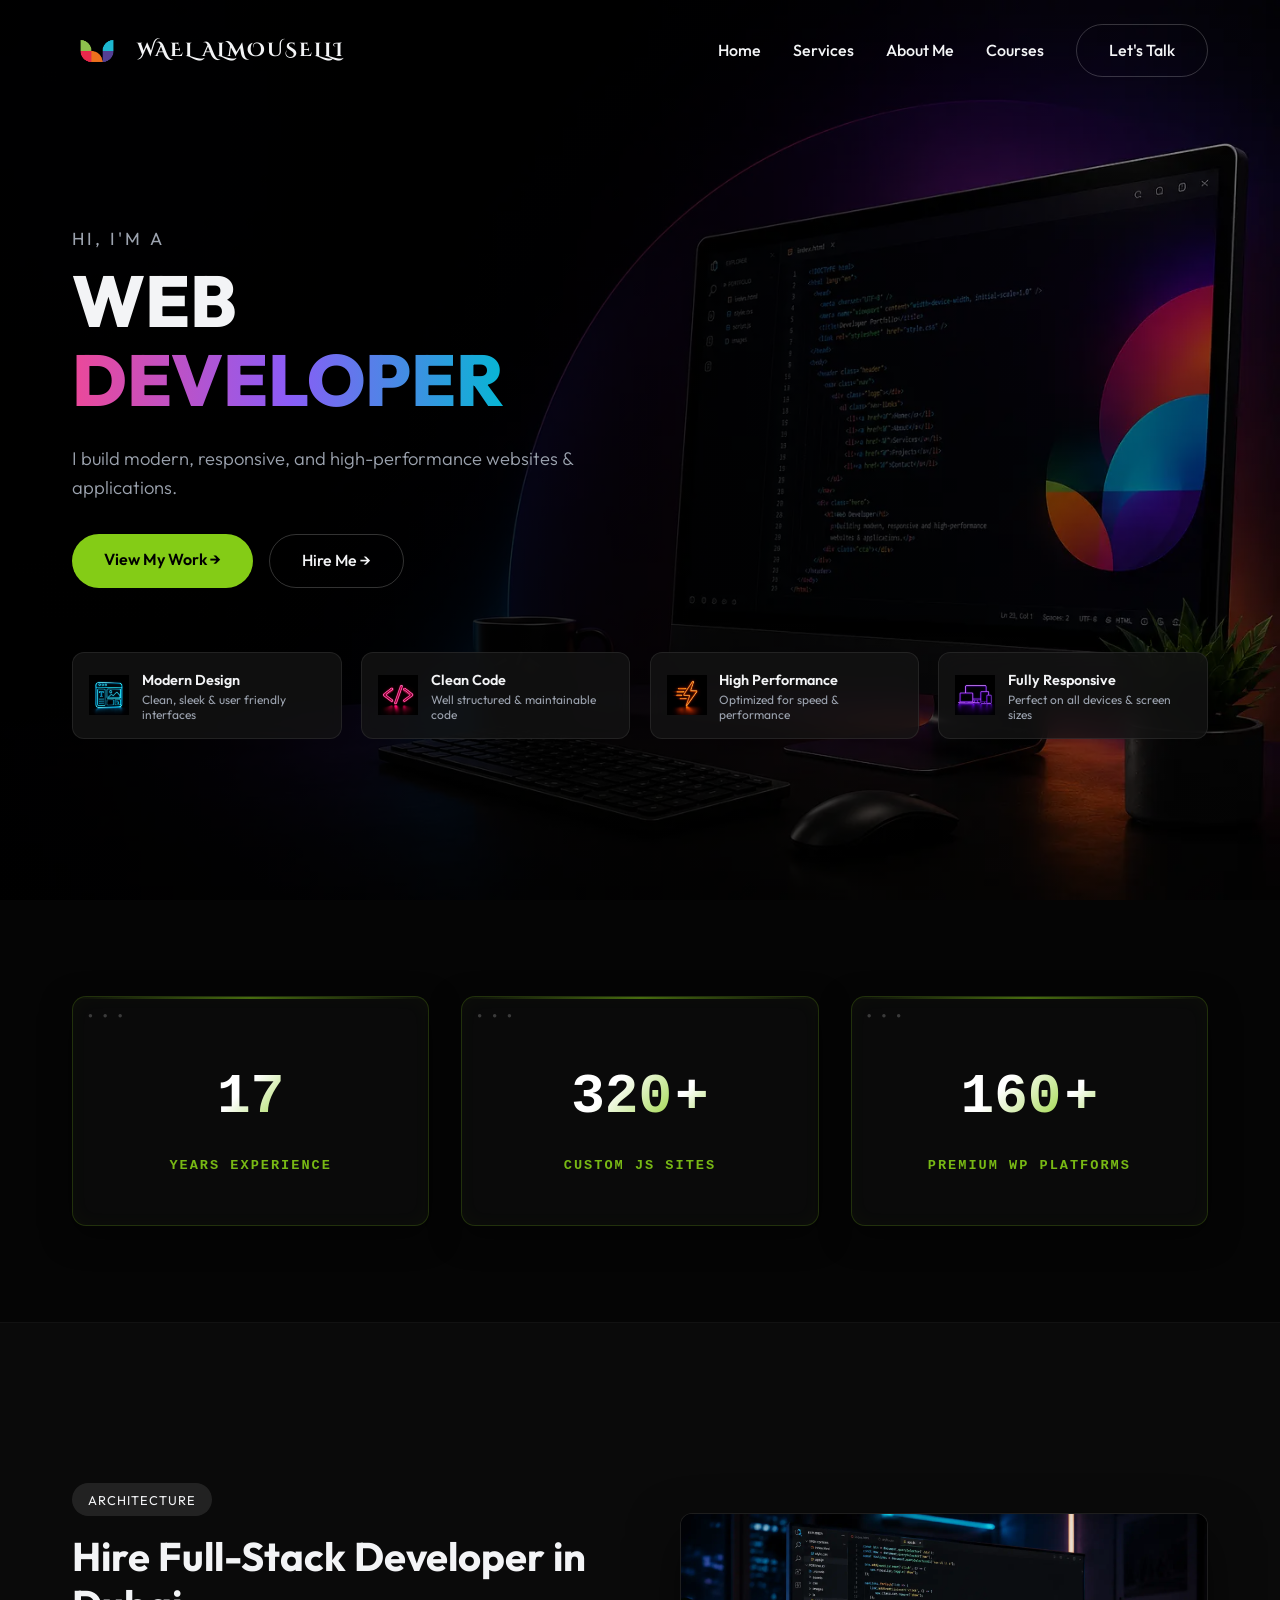
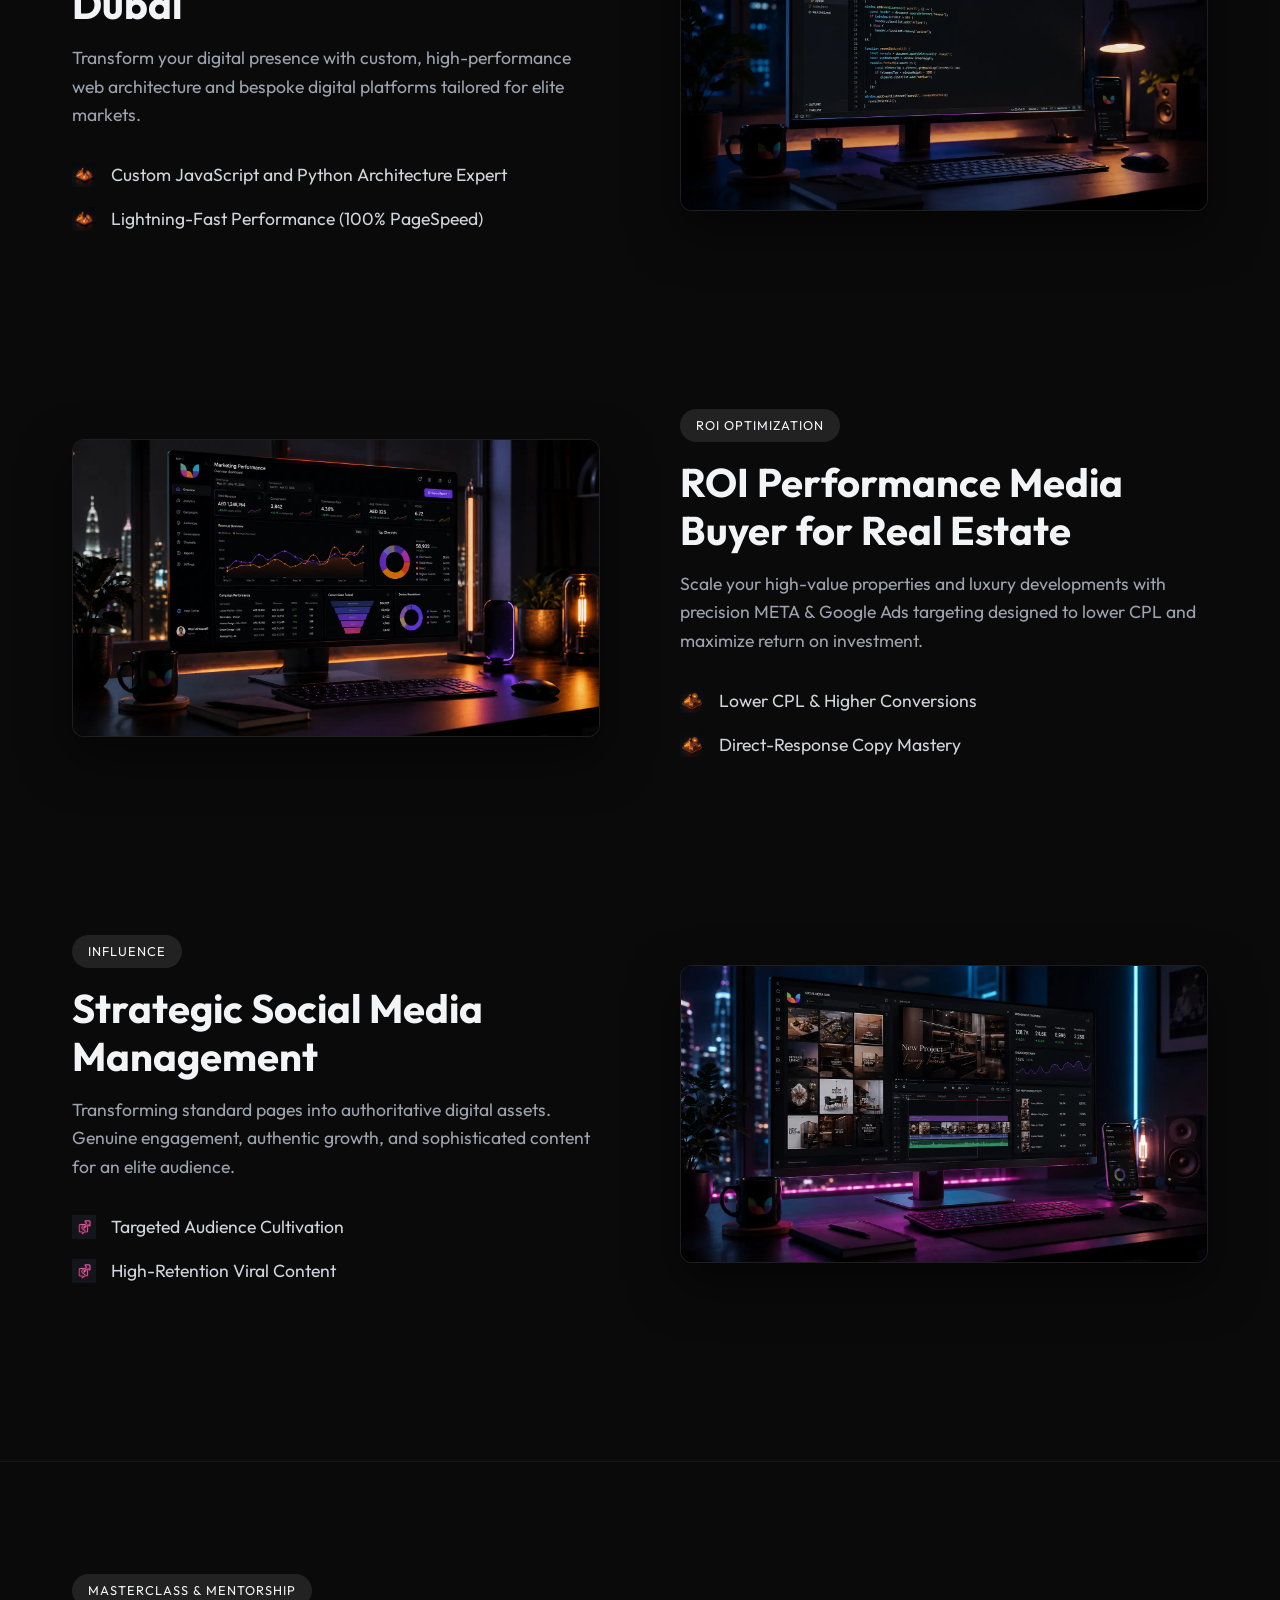
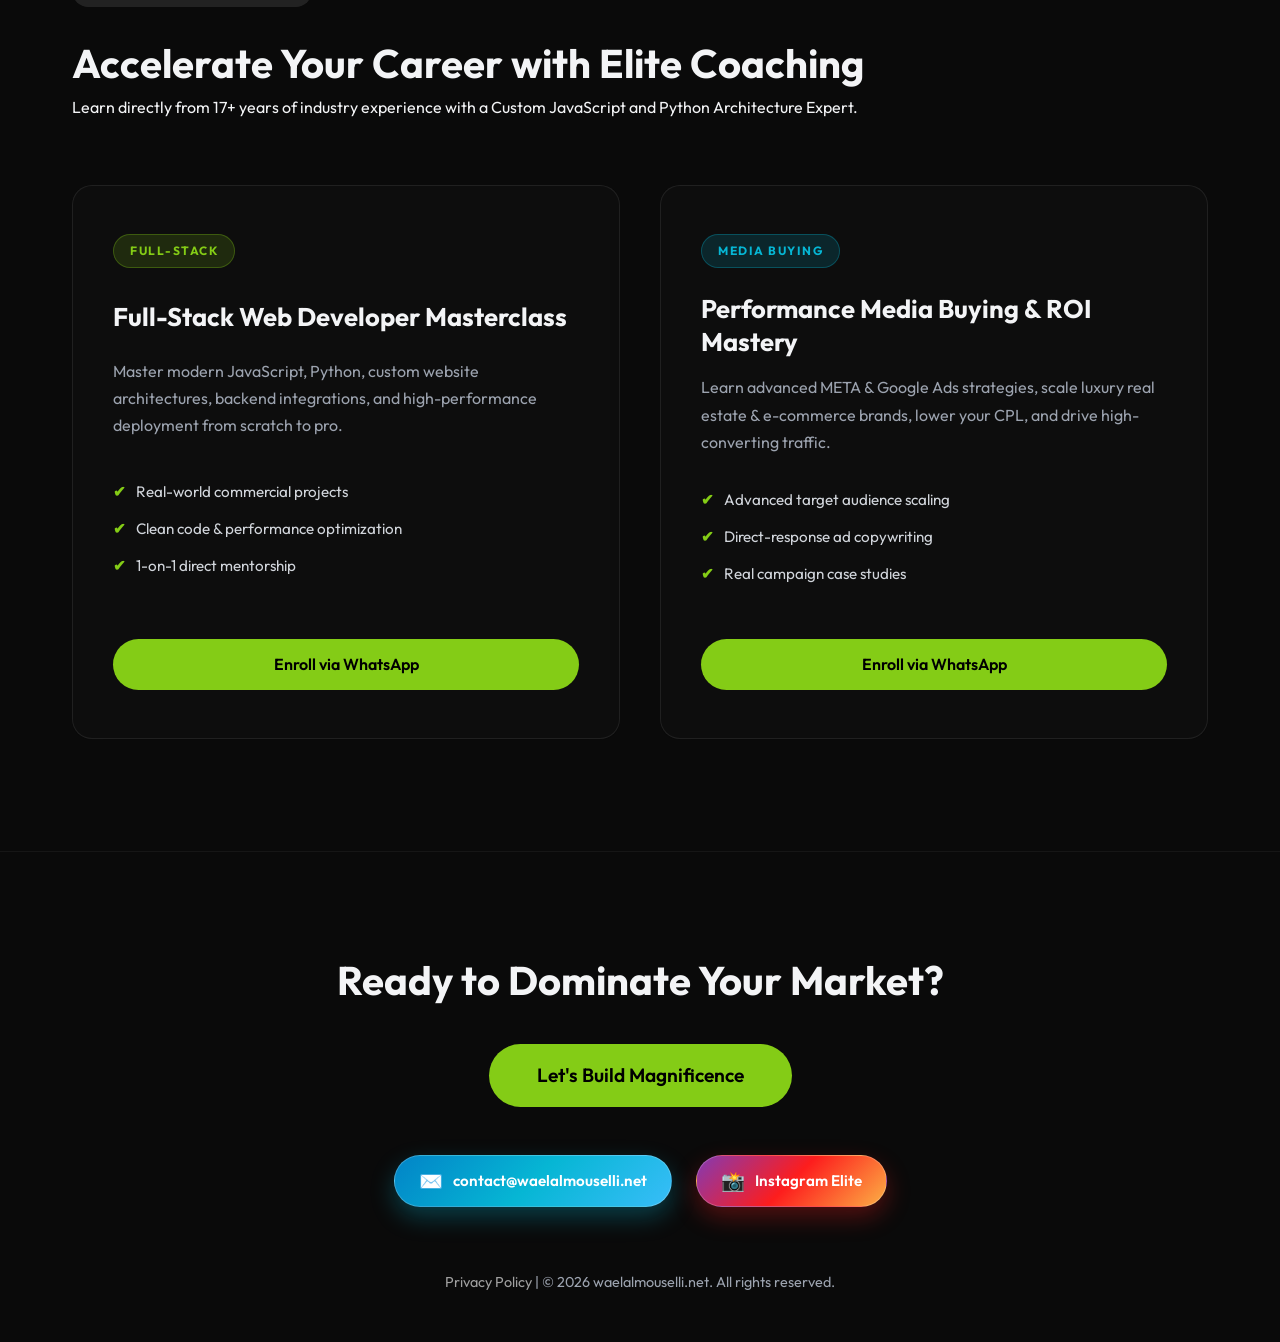
==== index.html @ 8cd59cfe "Add files via upload" ====
<!doctype html>
<html lang="en">

<head>
  <meta charset="UTF-8" />
  <meta name="viewport" content="width=device-width, initial-scale=1.0" />
  <link rel="icon" type="image/x-icon" href="favicon.ico">
  <title>
    Wael Almouselli | Elite Full-Stack Developer & ROI Media Buyer
  </title>
  <meta name="description"
    content="Hire Wael Almouselli, elite Full-Stack Web Developer and Performance Media Buyer with 17+ years of experience in Dubai, UAE & global markets. Scale your ROI today." />
  <meta name="keywords"
    content="Hire Full-Stack Developer in Dubai, ROI Performance Media Buyer for Real Estate, Custom JavaScript and Python Architecture Expert, Wael Almouselli, Web Developer UAE" />
  <meta name="author" content="Wael Almouselli" />

  <!-- Canonical Tag -->
  <link rel="canonical" href="https://waelalmouselli.net/" />

  <!-- Open Graph / Social Media Meta Tags -->
  <meta property="og:type" content="website" />
  <meta property="og:url" content="https://waelalmouselli.net/" />
  <meta property="og:title" content="Wael Almouselli | Elite Full-Stack Architect & Media Buyer" />
  <meta property="og:description"
    content="Transform your business with elite web architecture and high-converting performance media buying. 17+ years of proven market dominance." />
  <meta property="og:image" content="https://waelalmouselli.net/img/service-webdev.webp" />

  <!-- Twitter Card -->
  <meta name="twitter:card" content="summary_large_image" />
  <meta name="twitter:title" content="Wael Almouselli | Elite Full-Stack Architect" />
  <meta name="twitter:description" content="Top-tier Web Development & ROI Media Buying services and mentorship." />
  <meta name="twitter:image" content="https://waelalmouselli.net/img/service-webdev.webp" />

  <!-- Schema.org Markup (Local Business & Professional Service) -->
  <script type="application/ld+json">
    {
      "@context": "https://schema.org",
      "@type": "ProfessionalService",
      "name": "Wael Almouselli - Full-Stack Developer & Media Buyer",
      "image": "https://waelalmouselli.net/img/logo.webp",
      "@id": "https://waelalmouselli.net/",
      "url": "https://waelalmouselli.net/",
      "telephone": "+971501517909",
      "priceRange": "$$$",
      "address": {
        "@type": "PostalAddress",
        "addressLocality": "Dubai",
        "addressRegion": "Dubai",
        "addressCountry": "AE"
      },
      "geo": {
        "@type": "GeoCoordinates",
        "latitude": 25.2048,
        "longitude": 55.2708
      },
      "areaServed": [
        {
          "@type": "Country",
          "name": "United Arab Emirates"
        },
        {
          "@type": "City",
          "name": "Dubai"
        },
        {
          "@type": "AdministrativeArea",
          "name": "GCC"
        }
      ],
      "openingHoursSpecification": {
        "@type": "OpeningHoursSpecification",
        "dayOfWeek": [
          "Monday",
          "Tuesday",
          "Wednesday",
          "Thursday",
          "Friday",
          "Saturday",
          "Sunday"
        ],
        "opens": "00:00",
        "closes": "23:59"
      },
      "sameAs": [
        "https://instagram.com/waelalmouselli/",
        "https://linkedin.com/in/wael-mouselli/"
      ],
      "founder": {
        "@type": "Person",
        "name": "Wael Almouselli"
      }
    }
    </script>
  <link rel="stylesheet" href="style.css" />

  <!-- Preconnect & Fonts -->
  <link rel="preconnect" href="https://fonts.googleapis.com" />
  <link rel="preconnect" href="https://fonts.gstatic.com" crossorigin />
  <link
    href="https://fonts.googleapis.com/css2?family=Cinzel+Decorative:wght@700&family=Outfit:wght@300;500;700&display=swap"
    rel="stylesheet" />
</head>

<body>
  <!-- Header Navigation -->
  <header class="navbar">
    <div class="container nav-flex">
      <div class="logo">
        <img src="img/logo.webp" alt="Wael Almouselli Logo" width="50" height="50" fetchpriority="high" />
        <span>WAEL ALMOUSELLI</span>
      </div>
      <nav class="nav-links">
        <a href="index.html">Home</a>
        <a href="#services">Services</a>
        <a href="cv.html">About Me</a>
        <a href="index.html#courses">Courses</a>
        <a href="#contact" class="btn-outline">Let's Talk</a>
      </nav>
      <div class="menu-toggle" id="mobile-menu">&#9776;</div>
    </div>
  </header>

  <main>
    <!-- Grand Hero Section -->
    <section class="hero-section">
      <div class="container hero-container">
        <div class="hero-content fade-in-up">
          <span class="greeting">HI, I'M A</span>
          <h1>WEB<br /><span class="text-gradient">DEVELOPER</span></h1>
          <p>
            I build modern, responsive, and high-performance websites &
            applications.
          </p>
          <div class="cta-group">
            <a href="cv.html" class="btn-primary">View My Work &rarr;</a>
            <a href="https://wa.me/971501517909?text=Hi%20Wael,%20I%20want%20to%20hire%20you." target="_blank"
              rel="noopener noreferrer" class="btn-secondary">Hire Me &rarr;</a>
          </div>
        </div>

        <!-- The 4 Features / Icons with exact names -->
        <div class="hero-features">
          <div class="feature-card">
            <img src="img/icon-modern.webp" width="45" height="45" alt="Modern Design" class="f-img" />
            <div class="f-text">
              <h3>Modern Design</h3>
              <p>Clean, sleek & user friendly interfaces</p>
            </div>
          </div>
          <div class="feature-card">
            <img src="img/icon-code.webp" width="45" height="45" alt="Clean Code" class="f-img" />
            <div class="f-text">
              <h3>Clean Code</h3>
              <p>Well structured & maintainable code</p>
            </div>
          </div>
          <div class="feature-card">
            <img src="img/icon-performance.webp" width="45" height="45" alt="High Performance" class="f-img" />
            <div class="f-text">
              <h3>High Performance</h3>
              <p>Optimized for speed & performance</p>
            </div>
          </div>
          <div class="feature-card">
            <img src="img/icon-responsive.webp" width="45" height="45" alt="Fully Responsive" class="f-img" />
            <div class="f-text">
              <h3>Fully Responsive</h3>
              <p>Perfect on all devices & screen sizes</p>
            </div>
          </div>
        </div>
      </div>
    </section>

    <!-- Stats Section -->
    <section class="stats-section bg-dark" id="about">
      <div class="container stats-grid" id="stats-counter">
        <div class="stat-box">
          <h3 class="counter" data-target="17">0</h3>
          <p>Years Experience</p>
        </div>
        <div class="stat-box">
          <h3 class="counter" data-target="1200">0</h3>
          <span>+</span>
          <p>Custom JS Sites</p>
        </div>
        <div class="stat-box">
          <h3 class="counter" data-target="560">0</h3>
          <span>+</span>
          <p>Premium WP Platforms</p>
        </div>
      </div>
    </section>

    <!-- Services Hub (Optimized with target GEO/SEO keywords in h2/h3) -->
    <section class="services-hub bg-dark" id="services">
      <!-- 1. Web Development -->
      <div class="service-block">
        <canvas class="matrix-bg"></canvas>
        <div class="container grid-2-col">
          <div class="content">
            <span class="badge">Architecture</span>
            <h2>Hire Full-Stack Developer in Dubai</h2>
            <p>
              Transform your digital presence with custom, high-performance
              web architecture and bespoke digital platforms tailored for
              elite markets.
            </p>
            <ul class="feature-list">
              <li>
                <img src="img/icon-webdev.webp" width="24" height="24" alt="icon" loading="lazy" />
                Custom JavaScript and Python Architecture Expert
              </li>
              <li>
                <img src="img/icon-webdev.webp" width="24" height="24" alt="icon" loading="lazy" />
                Lightning-Fast Performance (100% PageSpeed)
              </li>
            </ul>
          </div>
          <div class="visual">
            <img src="img/service-webdev.webp" alt="Web Development" width="600" height="400" loading="lazy" />
          </div>
        </div>
      </div>

      <!-- 2. Media Buying -->
      <div class="service-block">
        <canvas class="matrix-bg"></canvas>
        <div class="container grid-2-col reverse-layout">
          <div class="visual">
            <img src="img/service-mediabuy.webp" alt="Media Buying" width="600" height="400" loading="lazy" />
          </div>
          <div class="content">
            <span class="badge">ROI Optimization</span>
            <h2>ROI Performance Media Buyer for Real Estate</h2>
            <p>
              Scale your high-value properties and luxury developments with
              precision META & Google Ads targeting designed to lower CPL and
              maximize return on investment.
            </p>
            <ul class="feature-list">
              <li>
                <img src="img/icon-mediabuy.webp" width="24" height="24" alt="icon" loading="lazy" />
                Lower CPL & Higher Conversions
              </li>
              <li>
                <img src="img/icon-mediabuy.webp" width="24" height="24" alt="icon" loading="lazy" />
                Direct-Response Copy Mastery
              </li>
            </ul>
          </div>
        </div>
      </div>

      <!-- 3. Social Media Management -->
      <div class="service-block">
        <canvas class="matrix-bg"></canvas>
        <div class="container grid-2-col">
          <div class="content">
            <span class="badge">Influence</span>
            <h2>Strategic Social Media Management</h2>
            <p>
              Transforming standard pages into authoritative digital assets.
              Genuine engagement, authentic growth, and sophisticated content
              for an elite audience.
            </p>
            <ul class="feature-list">
              <li>
                <img src="img/icon-smm.webp" width="24" height="24" alt="icon" loading="lazy" />
                Targeted Audience Cultivation
              </li>
              <li>
                <img src="img/icon-smm.webp" width="24" height="24" alt="icon" loading="lazy" />
                High-Retention Viral Content
              </li>
            </ul>
          </div>
          <div class="visual">
            <img src="img/service-smm.webp" alt="SMM" width="600" height="400" loading="lazy" />
          </div>
        </div>
      </div>
    </section>

    <!-- Online Courses & Mentorship Section -->
    <section class="courses-section bg-dark" id="courses">
      <canvas class="matrix-bg"></canvas>
      <div class="container relative-z2">
        <div class="section-title text-center">
          <span class="badge">Masterclass & Mentorship</span>
          <h2>Accelerate Your Career with Elite Coaching</h2>
          <p>
            Learn directly from 17+ years of industry experience with a Custom
            JavaScript and Python Architecture Expert.
          </p>
        </div>

        <div class="courses-grid">
          <!-- Course 1: Full-Stack Web Development -->
          <div class="course-card">
            <div class="course-badge">Full-Stack</div>
            <h3>Full-Stack Web Developer Masterclass</h3>
            <p>
              Master modern JavaScript, Python, custom website architectures,
              backend integrations, and high-performance deployment from
              scratch to pro.
            </p>
            <ul class="course-features">
              <li><span>✔</span> Real-world commercial projects</li>
              <li><span>✔</span> Clean code & performance optimization</li>
              <li><span>✔</span> 1-on-1 direct mentorship</li>
            </ul>
            <a href="https://wa.me/971501517909?text=Hi%20Wael,%20I%20am%20interested%20in%20the%20Full-Stack%20Web%20Developer%20course."
              target="_blank" rel="noopener noreferrer" class="btn-primary course-btn">Enroll via WhatsApp</a>
          </div>

          <!-- Course 2: Media Buying & ROI -->
          <div class="course-card">
            <div class="course-badge royal-badge-course">Media Buying</div>
            <h3>Performance Media Buying & ROI Mastery</h3>
            <p>
              Learn advanced META & Google Ads strategies, scale luxury real
              estate & e-commerce brands, lower your CPL, and drive
              high-converting traffic.
            </p>
            <ul class="course-features">
              <li><span>✔</span> Advanced target audience scaling</li>
              <li><span>✔</span> Direct-response ad copywriting</li>
              <li><span>✔</span> Real campaign case studies</li>
            </ul>
            <a href="https://wa.me/971501517909?text=Hi%20Wael,%20I%20am%20interested%20in%20the%20Media%20Buying%20course."
              target="_blank" rel="noopener noreferrer" class="btn-primary course-btn">Enroll via WhatsApp</a>
          </div>
        </div>
      </div>
    </section>
  </main>

  <footer id="contact" class="footer bg-black">
    <div class="container">
      <h2>Ready to Dominate Your Market?</h2>
      <a href="https://wa.me/971501517909?text=Hi%20Wael,%20let's%20build%20magnificence!" target="_blank"
        rel="noopener noreferrer" class="btn-primary btn-large">Let's Build Magnificence</a>

      <div class="footer-social-box">
        <a href="mailto:contact@waelalmouselli.net" class="royal-email-badge" title="Official Email">
          <span class="social-icon">✉️</span>
          <span class="social-text">contact@waelalmouselli.net</span>
        </a>
        <a href="https://instagram.com/waelalmouselli/" target="_blank" rel="noopener noreferrer"
          class="royal-instagram-badge" title="Official Instagram">
          <span class="social-icon">📸</span>
          <span class="social-text">Instagram Elite</span>
        </a>
      </div>
      <p><a href="privacy.html" class="privacy-link">Privacy Policy</a> | &copy; 2026 waelalmouselli.net. All rights
        reserved.</p>
    </div>

  </footer>

  <script defer src="script.js"></script>
</body>

</html>
---- style.css ----
/* --- Core Variables (Dark & Luxurious) --- */
:root {
    --bg-dark: #0a0a0a;
    --bg-black: #000000;
    --text-main: #f3f4f6;
    --text-muted: #9ca3af;
    
    --brand-green: #84cc16;
    --brand-purple: #8b5cf6;
    --brand-pink: #ec4899;
    --brand-cyan: #06b6d4;
    --brand-orange: #f97316;
}

* {
    margin: 0;
    padding: 0;
    box-sizing: border-box;
}

body {
    font-family: 'Outfit', sans-serif;
    background-color: var(--bg-dark);
    color: var(--text-main);
    line-height: 1.6;
    -webkit-font-smoothing: antialiased;
    overflow-x: hidden;
}

.container {
    max-width: 1200px;
    margin: 0 auto;
    padding: 0 2rem;
}

.bg-dark { background-color: var(--bg-dark); }
.bg-black { background-color: var(--bg-black); }

/* --- Navbar --- */
.navbar {
    padding: 1.5rem 0;
    background: transparent;
    position: absolute;
    width: 100%;
    top: 0;
    z-index: 100;
}
.nav-flex {
    display: flex;
    justify-content: space-between;
    align-items: center;
}
.logo {
    display: flex;
    align-items: center;
    gap: 15px;
}
.logo span {
    font-family: 'Cinzel Decorative', cursive;
    font-weight: 700;
    font-size: 1.2rem;
    letter-spacing: 2px;
}
.nav-links {
    display: flex;
    gap: 2rem;
    align-items: center;
}
.nav-links a {
    color: var(--text-main);
    text-decoration: none;
    font-weight: 500;
    transition: color 0.3s ease;
}
.nav-links a:hover, .nav-links a.active-link {
    color: var(--brand-green);
}

/* --- Buttons --- */
.btn-primary {
    background: var(--brand-green);
    color: var(--bg-black);
    padding: 0.8rem 2rem;
    border-radius: 50px;
    text-decoration: none;
    font-weight: 600;
    transition: transform 0.3s ease, box-shadow 0.3s ease;
    display: inline-block;
}
.btn-primary:hover {
    transform: translateY(-2px);
    box-shadow: 0 10px 20px rgba(132, 204, 22, 0.2);
}
.btn-secondary, .btn-outline {
    background: transparent;
    color: var(--text-main);
    padding: 0.8rem 2rem;
    border-radius: 50px;
    border: 1px solid rgba(255,255,255,0.2);
    text-decoration: none;
    font-weight: 500;
    transition: all 0.3s ease;
}
.btn-secondary:hover, .btn-outline:hover {
    border-color: var(--text-main);
    background: rgba(255,255,255,0.05);
}
.btn-large {
    font-size: 1.2rem;
    padding: 1rem 3rem;
    margin-top: 2rem;
}

/* --- Hero Section & Mobile Optimization --- */
.hero-section {
    min-height: 100vh;
    display: flex;
    flex-direction: column;
    justify-content: center;
    background-image: url('img/hero-bg.webp');
    background-size: cover;
    background-position: center right;
    background-repeat: no-repeat;
    position: relative;
    padding-top: 7rem;
    padding-bottom: 3rem;
}

.hero-section::before {
    content: '';
    position: absolute;
    top: 0; left: 0; width: 100%; height: 100%;
    background: linear-gradient(90deg, rgba(0,0,0,0.95) 0%, rgba(0,0,0,0.8) 50%, rgba(0,0,0,0.4) 100%);
    z-index: 1;
}

.hero-container {
    position: relative;
    z-index: 2;
    width: 100%;
    display: flex;
    flex-direction: column;
    justify-content: center;
}

.hero-content {
    max-width: 550px;
    margin-bottom: 3rem;
}

.greeting {
    font-size: 1.1rem;
    letter-spacing: 3px;
    color: var(--text-muted);
    text-transform: uppercase;
}

.hero-content h1 {
    font-size: 4.5rem;
    line-height: 1.1;
    margin: 0.5rem 0 1.5rem 0;
    font-weight: 800;
}

.text-gradient {
    background: linear-gradient(90deg, var(--brand-pink), var(--brand-purple), var(--brand-cyan));
    -webkit-background-clip: text;
    background-clip: text;
    -webkit-text-fill-color: transparent;
}

.hero-content p {
    font-size: 1.15rem;
    color: var(--text-muted);
    margin-bottom: 2rem;
    font-weight: 300;
}

.cta-group {
    display: flex;
    gap: 1rem;
    flex-wrap: wrap;
}

/* --- Hero Features Grid --- */
.hero-features {
    position: relative;
    z-index: 2;
    display: grid;
    grid-template-columns: repeat(4, 1fr);
    gap: 1.2rem;
    margin-top: 1rem;
}

.feature-card {
    background: rgba(20, 20, 20, 0.75);
    border: 1px solid rgba(255, 255, 255, 0.08);
    -webkit-backdrop-filter: blur(10px);
    backdrop-filter: blur(10px);
    padding: 1rem;
    border-radius: 12px;
    display: flex;
    align-items: center;
    gap: 0.8rem;
    transition: transform 0.3s ease, border-color 0.3s ease;
}

.feature-card:hover {
    transform: translateY(-5px);
    border-color: rgba(255, 255, 255, 0.2);
}

.f-img {
    width: 40px;
    height: 40px;
    object-fit: contain;
    flex-shrink: 0;
}

.f-text h3 {
    font-size: 0.9rem;
    font-weight: 600;
    color: var(--text-main);
    margin-bottom: 0.1rem;
}

.f-text p {
    font-size: 0.75rem;
    color: var(--text-muted);
    margin: 0;
    line-height: 1.2;
}

/* --- Elite Hacker Terminal Stats Section --- */
.stats-section {
    padding: 6rem 0;
    position: relative;
    background: #050505;
    border-bottom: 1px solid rgba(255, 255, 255, 0.05);
}

.stats-grid {
    position: relative;
    z-index: 2;
    display: grid;
    grid-template-columns: repeat(3, 1fr);
    gap: 2rem;
}

.stat-box {
    background: rgba(12, 12, 12, 0.85);
    border: 1px solid rgba(132, 204, 22, 0.2);
    -webkit-backdrop-filter: blur(16px);
    backdrop-filter: blur(16px);
    padding: 3rem 2rem;
    border-radius: 14px;
    text-align: center;
    position: relative;
    overflow: hidden;
    box-shadow: inset 0 0 20px rgba(132, 204, 22, 0.03), 0 10px 30px rgba(0,0,0,0.5);
    transition: all 0.4s cubic-bezier(0.165, 0.84, 0.44, 1);
}

.stat-box::after {
    content: '● ● ●';
    position: absolute;
    top: 12px;
    left: 15px;
    font-size: 0.5rem;
    letter-spacing: 4px;
    color: rgba(255, 255, 255, 0.2);
}

.stat-box::before {
    content: '';
    position: absolute;
    top: 0; left: 0; width: 100%; height: 2px;
    background: linear-gradient(90deg, transparent, var(--brand-green), transparent);
    opacity: 0.5;
    transition: opacity 0.4s ease;
}

.stat-box:hover {
    transform: translateY(-8px);
    border-color: rgba(132, 204, 22, 0.6);
    box-shadow: 0 20px 40px rgba(0, 0, 0, 0.8), 0 0 25px rgba(132, 204, 22, 0.15);
}

.stat-box h3, .stat-box span {
    font-size: 3.5rem;
    font-weight: 800;
    font-family: 'Courier New', monospace;
    background: linear-gradient(135deg, #ffffff 40%, var(--brand-green) 100%);
    -webkit-background-clip: text;
    background-clip: text;
    -webkit-text-fill-color: transparent;
    display: inline-block;
    margin-top: 0.5rem;
}

.stat-box p {
    color: var(--brand-green);
    font-family: 'Courier New', monospace;
    text-transform: uppercase;
    letter-spacing: 2px;
    font-size: 0.85rem;
    font-weight: 600;
    margin-top: 0.8rem;
    opacity: 0.9;
}

/* --- Services Hub with Real Matrix Hacker Code Canvas Rain --- */
.services-hub { 
    padding: 5rem 0; 
    position: relative;
    background: var(--bg-dark);
}

.service-block { 
    padding: 5rem 0; 
    position: relative;
    overflow: hidden;
}

.matrix-bg {
    position: absolute;
    top: 0;
    left: 0;
    width: 100%;
    height: 100%;
    z-index: 1;
    pointer-events: none;
    opacity: 0.25;
}

.service-block .container,
.grid-2-col,
.content,
.visual {
    position: relative;
    z-index: 2;
}

.grid-2-col { display: grid; grid-template-columns: 1fr 1fr; gap: 5rem; align-items: center; }

.content h2 { font-size: 2.5rem; margin-bottom: 1rem; line-height: 1.2; }
.content p { color: var(--text-muted); font-size: 1.1rem; margin-bottom: 2rem; }
.badge { background: rgba(255,255,255,0.1); padding: 0.4rem 1rem; border-radius: 50px; font-size: 0.8rem; text-transform: uppercase; letter-spacing: 1px; margin-bottom: 1rem; display: inline-block; color: var(--text-main); }
.visual img { width: 100%; height: auto; border-radius: 12px; box-shadow: 0 20px 50px rgba(0,0,0,0.5); border: 1px solid rgba(255,255,255,0.1); background: rgba(0,0,0,0.5); }

.feature-list { list-style: none; }
.feature-list li { display: flex; align-items: center; gap: 15px; margin-bottom: 1rem; font-size: 1.1rem; color: #d1d5db; }

.feature-list li img {
    width: 24px;
    height: 24px;
    object-fit: contain;
    flex-shrink: 0;
}

/* --- Royal CV Page Styles --- */
.cv-page {
    background-color: var(--bg-dark);
}

.cv-hero-section {
    padding: 10rem 0 6rem;
    position: relative;
    overflow: hidden;
}

.cv-grid {
    display: grid;
    grid-template-columns: 1fr 1.2fr;
    gap: 4rem;
    align-items: center;
    position: relative;
    z-index: 2;
}

.royal-frame {
    position: relative;
    padding: 15px;
    background: linear-gradient(135deg, rgba(139, 92, 246, 0.4), rgba(6, 182, 212, 0.4));
    border-radius: 20px;
    box-shadow: 0 25px 50px rgba(0,0,0,0.8);
    animation: floatImage 6s ease-in-out infinite;
}

.cv-profile-img {
    width: 100%;
    height: auto;
    border-radius: 12px;
    display: block;
    object-fit: cover;
    filter: contrast(1.05);
}

@keyframes floatImage {
    0%, 100% { transform: translateY(0); }
    50% { transform: translateY(-10px); }
}

.royal-badge {
    background: linear-gradient(90deg, #d97706, #b45309);
    color: #fff;
    font-weight: 700;
}

.cv-content h1 {
    font-size: 3.5rem;
    font-weight: 800;
    margin: 0.5rem 0;
}

.cv-subtitle {
    color: var(--brand-cyan);
    font-size: 1.3rem;
    font-weight: 500;
    margin-bottom: 1.5rem;
}

.cv-lead {
    font-size: 1.15rem;
    color: var(--text-muted);
    margin-bottom: 2rem;
    line-height: 1.8;
}

.highlight-gold {
    color: #facc15;
}

.cv-stats-row {
    display: grid;
    grid-template-columns: repeat(3, 1fr);
    gap: 1.5rem;
    margin-top: 2rem;
}

.cv-stat-item {
    background: rgba(20, 20, 20, 0.9);
    border: 1px solid rgba(6, 182, 212, 0.3);
    padding: 1.5rem 1rem;
    border-radius: 12px;
    text-align: center;
}

.cv-stat-item h4 {
    font-size: 2rem;
    font-family: 'Courier New', monospace;
    color: var(--brand-cyan);
    margin-bottom: 0.3rem;
}

.cv-stat-item p {
    font-size: 0.85rem;
    color: var(--text-muted);
    text-transform: uppercase;
}

/* Expertise Grid */
.expertise-section {
    padding: 6rem 0;
    position: relative;
    border-top: 1px solid rgba(255,255,255,0.05);
}

.section-title {
    margin-bottom: 4rem;
}

.section-title h2 {
    font-size: 2.5rem;
    margin-top: 0.5rem;
}

.expertise-grid {
    display: grid;
    grid-template-columns: repeat(3, 1fr);
    gap: 2rem;
    position: relative;
    z-index: 2;
}

.expertise-card {
    background: rgba(15, 15, 15, 0.85);
    border: 1px solid rgba(255, 255, 255, 0.08);
    padding: 2.5rem 2rem;
    border-radius: 16px;
    transition: all 0.3s ease;
}

.expertise-card:hover {
    border-color: var(--brand-cyan);
    transform: translateY(-5px);
    box-shadow: 0 15px 30px rgba(6, 182, 212, 0.15);
}

.royal-icon {
    font-size: 2.5rem;
    margin-bottom: 1.2rem;
}

.expertise-card h3 {
    font-size: 1.3rem;
    margin-bottom: 1rem;
}

.expertise-card p {
    color: var(--text-muted);
    font-size: 0.95rem;
    line-height: 1.6;
}

.matrix-bg-cv {
    position: absolute;
    top: 0;
    left: 0;
    width: 100%;
    height: 100%;
    z-index: 1;
    pointer-events: none;
    opacity: 0.2;
}

/* --- Footer & Royal Social Badges --- */
.footer { 
    text-align: center; 
    padding: 6rem 0 3rem; 
    border-top: 1px solid rgba(255,255,255,0.05); 
    position: relative; 
    z-index: 2; 
    background: var(--bg-dark); 
}
.footer h2 { font-size: 2.5rem; }
.footer p { margin-top: 4rem; color: var(--text-muted); font-size: 0.9rem; }

.footer-social-box {
    display: flex;
    justify-content: center;
    align-items: center;
    gap: 1.5rem;
    margin-top: 3rem;
    flex-wrap: wrap;
}

.royal-email-badge {
    display: inline-flex;
    align-items: center;
    gap: 10px;
    padding: 0.6rem 1.5rem;
    background: linear-gradient(135deg, #0284c7, #06b6d4, #38bdf8);
    color: #ffffff;
    border-radius: 50px;
    text-decoration: none;
    font-weight: 600;
    font-size: 0.95rem;
    box-shadow: 0 10px 25px rgba(6, 182, 212, 0.3);
    transition: all 0.3s cubic-bezier(0.165, 0.84, 0.44, 1);
    border: 1px solid rgba(255, 255, 255, 0.2);
}

.royal-email-badge:hover {
    transform: translateY(-4px) scale(1.03);
    box-shadow: 0 15px 35px rgba(6, 182, 212, 0.5);
}

.royal-instagram-badge {
    display: inline-flex;
    align-items: center;
    gap: 10px;
    padding: 0.6rem 1.5rem;
    background: linear-gradient(135deg, #833ab4, #fd1d1d, #fcb045);
    color: #ffffff;
    border-radius: 50px;
    text-decoration: none;
    font-weight: 600;
    font-size: 0.95rem;
    box-shadow: 0 10px 25px rgba(253, 29, 29, 0.3);
    transition: all 0.3s cubic-bezier(0.165, 0.84, 0.44, 1);
    border: 1px solid rgba(255, 255, 255, 0.2);
}

.royal-instagram-badge:hover {
    transform: translateY(-4px) scale(1.03);
    box-shadow: 0 15px 35px rgba(253, 29, 29, 0.5);
}

.social-icon {
    font-size: 1.2rem;
}

/* --- Mobile Menu Toggle Button & Responsive Nav --- */
.menu-toggle {
    display: none;
    font-size: 1.8rem;
    color: var(--text-main);
    cursor: pointer;
    z-index: 101;
    -webkit-user-select: none; /* لأجهزة Safari القديمة */
    user-select: none;
    transition: color 0.3s ease;
}

.menu-toggle:hover {
    color: var(--brand-green);
}

@media (max-width: 992px) {
    .menu-toggle {
        display: block;
    }

    .nav-links {
        position: fixed;
        top: 0;
        right: -100%;
        width: 75%;
        max-width: 350px;
        height: 100vh;
        background: rgba(10, 10, 10, 0.98);
        -webkit-backdrop-filter: blur(20px);
        backdrop-filter: blur(20px);
        flex-direction: column;
        justify-content: center;
        align-items: center;
        gap: 2rem;
        box-shadow: -10px 0 30px rgba(0, 0, 0, 0.8);
        transition: right 0.4s cubic-bezier(0.165, 0.84, 0.44, 1);
        z-index: 100;
        border-left: 1px solid rgba(255, 255, 255, 0.08);
    }

    .nav-links.active {
        right: 0;
    }

    .nav-links a {
        font-size: 1.2rem;
    }
}

/* --- Animations --- */
.fade-in-up {
    animation: fadeInUp 1s ease-out forwards;
}
@keyframes fadeInUp {
    from { opacity: 0; transform: translateY(30px); }
    to { opacity: 1; transform: translateY(0); }
}

/* --- Media Queries --- */
@media (max-width: 1200px) {
    .hero-features { grid-template-columns: repeat(2, 1fr); }
}

@media (max-width: 992px) {
    .hero-content h1 { font-size: 3.2rem; }
    .grid-2-col, .cv-grid { grid-template-columns: 1fr; gap: 3rem; }
    .reverse-layout .visual { order: 2; }
    .hero-section::before { background: rgba(0,0,0,0.88); }
    .stats-grid, .expertise-grid { grid-template-columns: 1fr; gap: 1.5rem; }
}

@media (max-width: 650px) {
    .container { padding: 0 1.25rem; }
    .hero-content h1 { font-size: 2.6rem; }
    .hero-features { grid-template-columns: 1fr; gap: 0.8rem; }
    .cta-group { flex-direction: column; width: 100%; }
    .cta-group a { text-align: center; width: 100%; }
}

/* --- Courses Section Styles --- */
.courses-section {
    padding: 7rem 0;
    position: relative;
    overflow: hidden;
    border-top: 1px solid rgba(255, 255, 255, 0.05);
}

.relative-z2 {
    position: relative;
    z-index: 2;
}

.courses-grid {
    display: grid;
    grid-template-columns: repeat(2, 1fr);
    gap: 2.5rem;
    margin-top: 3rem;
}

.course-card {
    background: rgba(15, 15, 15, 0.85);
    border: 1px solid rgba(255, 255, 255, 0.08);
    -webkit-backdrop-filter: blur(16px);
    backdrop-filter: blur(16px);
    padding: 3rem 2.5rem;
    border-radius: 20px;
    display: flex;
    flex-direction: column;
    justify-content: space-between;
    transition: all 0.4s cubic-bezier(0.165, 0.84, 0.44, 1);
    position: relative;
    overflow: hidden;
}

.course-card:hover {
    transform: translateY(-8px);
    border-color: var(--brand-green);
    box-shadow: 0 20px 40px rgba(0, 0, 0, 0.8), 0 0 25px rgba(132, 204, 22, 0.15);
}

.course-badge {
    background: rgba(132, 204, 22, 0.15);
    color: var(--brand-green);
    padding: 0.4rem 1rem;
    border-radius: 50px;
    font-size: 0.75rem;
    text-transform: uppercase;
    letter-spacing: 1.5px;
    font-weight: 700;
    align-self: flex-start;
    margin-bottom: 1.5rem;
    border: 1px solid rgba(132, 204, 22, 0.3);
}

.royal-badge-course {
    background: rgba(6, 182, 212, 0.15);
    color: var(--brand-cyan);
    border-color: rgba(6, 182, 212, 0.3);
}

.course-card h3 {
    font-size: 1.6rem;
    margin-bottom: 1rem;
    line-height: 1.3;
}

.course-card p {
    color: var(--text-muted);
    font-size: 1rem;
    margin-bottom: 2rem;
    line-height: 1.7;
}

.course-features {
    list-style: none;
    margin-bottom: 2.5rem;
}

.course-features li {
    display: flex;
    align-items: center;
    gap: 10px;
    color: #d1d5db;
    margin-bottom: 0.8rem;
    font-size: 0.95rem;
}

.course-features li span {
    color: var(--brand-green);
    font-weight: bold;
}

.course-btn {
    text-align: center;
    width: 100%;
}

@media (max-width: 992px) {
    .courses-grid {
        grid-template-columns: 1fr;
    }
}

/* --- Privacy Policy Page Custom Styles --- */
.privacy-section {
    padding: 120px 0 80px 0;
}

.privacy-container {
    max-width: 900px;
    color: #e0e0e0;
}

.privacy-title {
    text-align: left;
    margin-bottom: 40px;
}

.privacy-title h1 {
    font-size: 2.5rem;
    margin-top: 10px;
    color: #ffffff;
}

.privacy-date {
    color: #a0a0a0;
    margin-top: 10px;
}

.privacy-card {
    background: rgba(255, 255, 255, 0.02);
    border: 1px solid rgba(255, 255, 255, 0.08);
    padding: 40px;
    border-radius: 12px;
    line-height: 1.8;
}

.privacy-card h2 {
    color: #fff;
    font-size: 1.5rem;
    margin-top: 30px;
    margin-bottom: 15px;
}

.privacy-card h2:first-of-type {
    margin-top: 0;
}

.privacy-card p {
    margin-bottom: 25px;
}

.privacy-list {
    margin-bottom: 25px;
    padding-left: 20px;
}

.privacy-list li {
    margin-bottom: 10px;
}

.privacy-contact-info {
    margin-bottom: 0;
}

.privacy-contact-info a {
    color: #00d2ff;
    text-decoration: none;
}

.privacy-contact-info a:hover {
    text-decoration: underline;
}

.logo-link {
    display: flex;
    align-items: center;
    text-decoration: none;
    color: inherit;
}

.footer-bottom-text {
    margin-top: 20px;
}

.privacy-link {
    color: #a0a0a0;
    text-decoration: none;
    font-size: 0.9rem;
}

.privacy-link:hover {
    color: #ffffff;
}
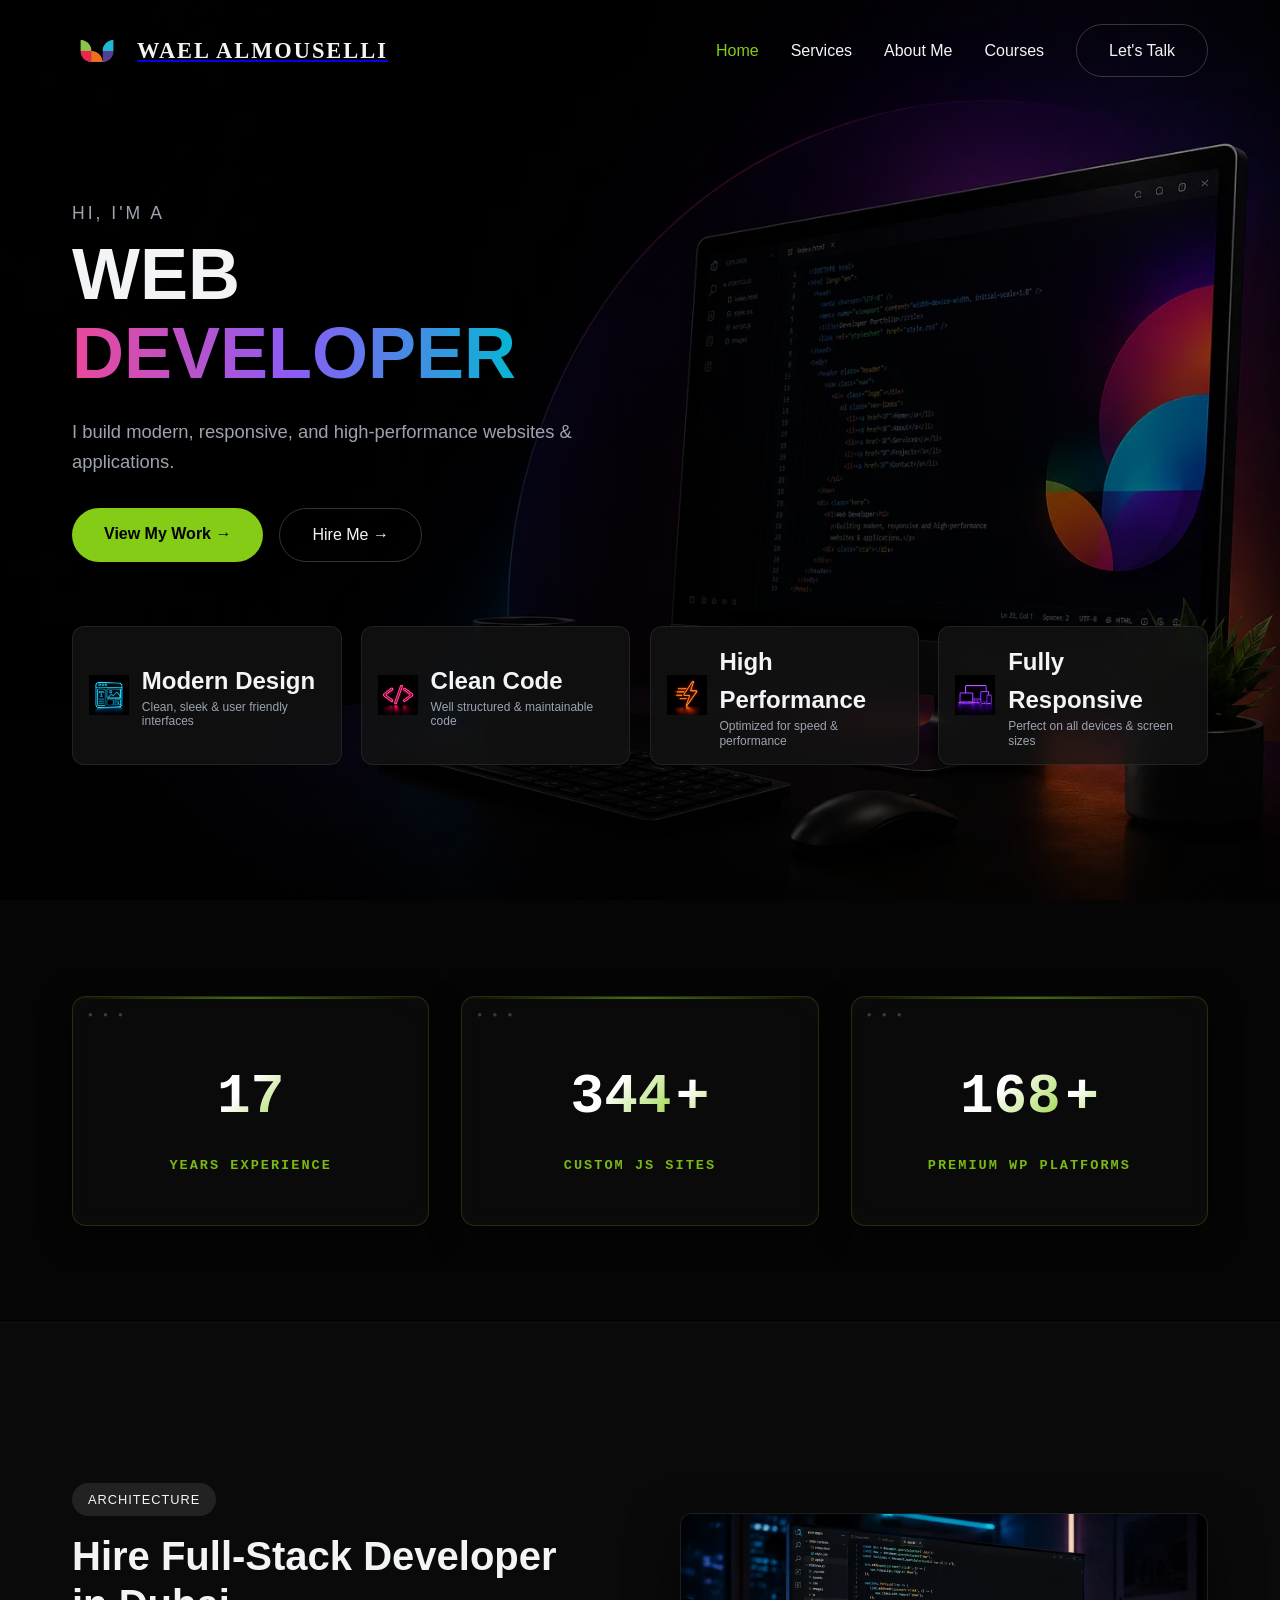
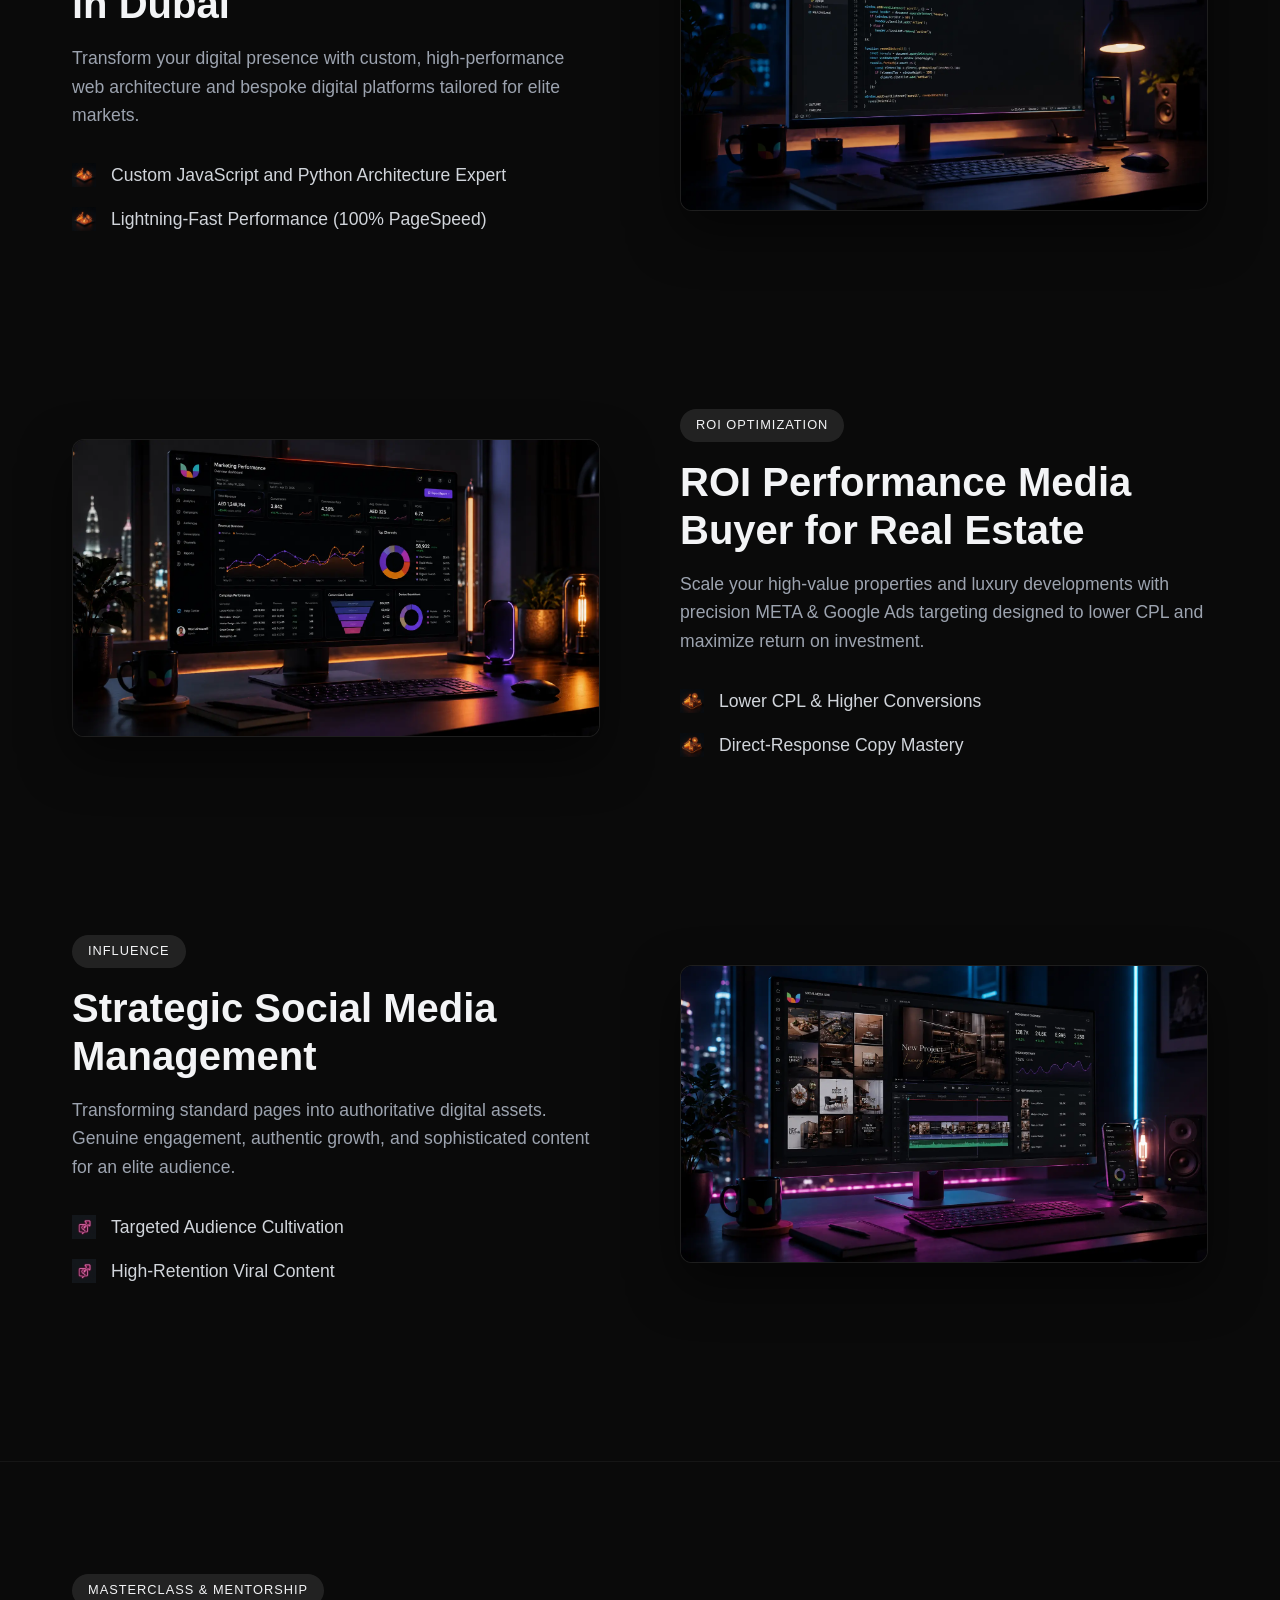
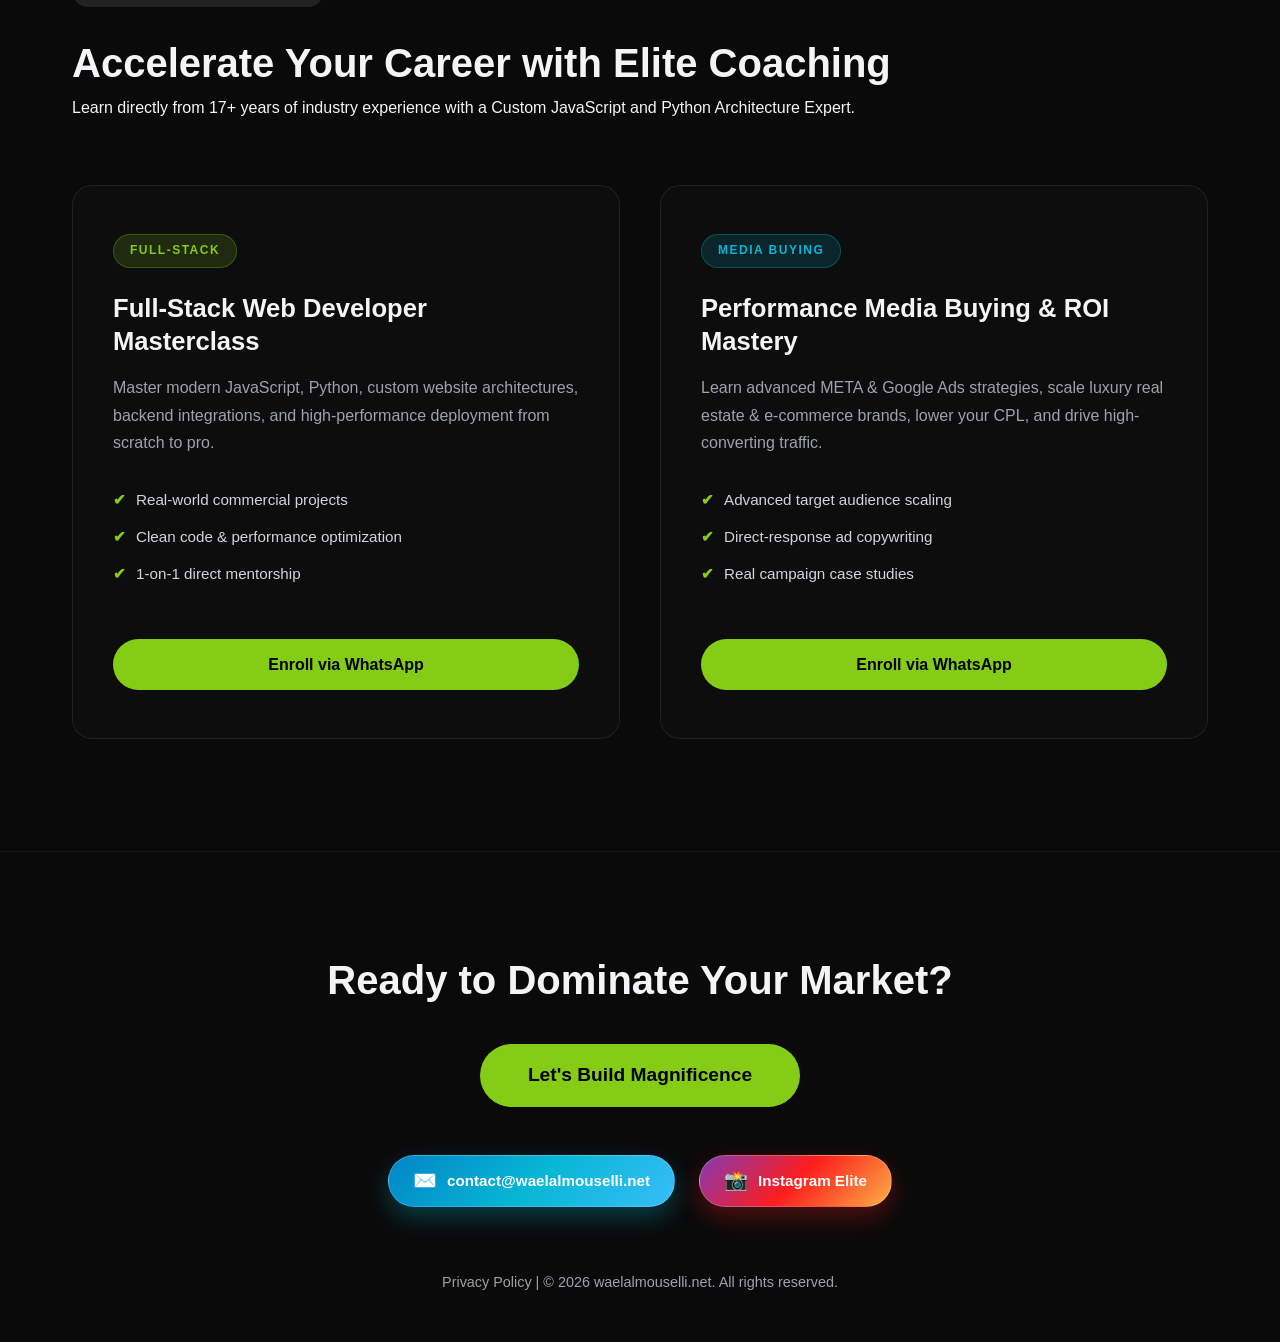
==== commit 2f54eb10: "Update index.html" ====
--- a/index.html
+++ b/index.html
@@ -5,9 +5,7 @@
   <meta charset="UTF-8" />
   <meta name="viewport" content="width=device-width, initial-scale=1.0" />
   <link rel="icon" type="image/x-icon" href="favicon.ico">
-  <title>
-    Wael Almouselli | Elite Full-Stack Developer & ROI Media Buyer
-  </title>
+  <title>Wael Almouselli | Elite Full-Stack Developer & ROI Media Buyer</title>
   <meta name="description"
     content="Hire Wael Almouselli, elite Full-Stack Web Developer and Performance Media Buyer with 17+ years of experience in Dubai, UAE & global markets. Scale your ROI today." />
   <meta name="keywords"
@@ -31,89 +29,119 @@
   <meta name="twitter:description" content="Top-tier Web Development & ROI Media Buying services and mentorship." />
   <meta name="twitter:image" content="https://waelalmouselli.net/img/service-webdev.webp" />
 
-  <!-- Schema.org Markup (Local Business & Professional Service) -->
+  <!-- Schema.org Markup (JSON-LD Graph for AI & GEO) -->
   <script type="application/ld+json">
-    {
-      "@context": "https://schema.org",
-      "@type": "ProfessionalService",
-      "name": "Wael Almouselli - Full-Stack Developer & Media Buyer",
-      "image": "https://waelalmouselli.net/img/logo.webp",
-      "@id": "https://waelalmouselli.net/",
-      "url": "https://waelalmouselli.net/",
-      "telephone": "+971501517909",
-      "priceRange": "$$$",
-      "address": {
-        "@type": "PostalAddress",
-        "addressLocality": "Dubai",
-        "addressRegion": "Dubai",
-        "addressCountry": "AE"
+  {
+    "@context": "https://schema.org",
+    "@graph": [
+      {
+        "@type": "Person",
+        "@id": "https://waelalmouselli.net/#person",
+        "name": "Wael Almouselli",
+        "jobTitle": "Full-Stack Web Developer & Performance Media Buyer",
+        "url": "https://waelalmouselli.net/",
+        "image": "https://waelalmouselli.net/img/logo.webp",
+        "telephone": "+971501517909",
+        "email": "contact@waelalmouselli.net",
+        "sameAs": [
+          "https://instagram.com/waelalmouselli/",
+          "https://linkedin.com/in/wael-mouselli/"
+        ],
+        "knowsAbout": [
+          "Full-Stack Web Development",
+          "Custom JavaScript and Python Architecture",
+          "Performance Media Buying",
+          "Real Estate Meta & Google Ads",
+          "Generative Engine Optimization (GEO)",
+          "Cloudflare & Technical SEO"
+        ]
       },
-      "geo": {
-        "@type": "GeoCoordinates",
-        "latitude": 25.2048,
-        "longitude": 55.2708
-      },
-      "areaServed": [
-        {
-          "@type": "Country",
-          "name": "United Arab Emirates"
+      {
+        "@type": "ProfessionalService",
+        "@id": "https://waelalmouselli.net/#service",
+        "name": "Wael Almouselli - Elite Web Architecture & Media Buying",
+        "url": "https://waelalmouselli.net/",
+        "image": "https://waelalmouselli.net/img/service-webdev.webp",
+        "telephone": "+971501517909",
+        "priceRange": "$$$",
+        "founder": {
+          "@id": "https://waelalmouselli.net/#person"
         },
-        {
-          "@type": "City",
-          "name": "Dubai"
+        "address": {
+          "@type": "PostalAddress",
+          "addressLocality": "Dubai",
+          "addressRegion": "Dubai",
+          "addressCountry": "AE"
         },
-        {
-          "@type": "AdministrativeArea",
-          "name": "GCC"
+        "geo": {
+          "@type": "GeoCoordinates",
+          "latitude": 25.2048,
+          "longitude": 55.2708
+        },
+        "areaServed": [
+          { "@type": "Country", "name": "United Arab Emirates" },
+          { "@type": "City", "name": "Dubai" },
+          { "@type": "AdministrativeArea", "name": "GCC" }
+        ],
+        "hasOfferCatalog": {
+          "@type": "OfferCatalog",
+          "name": "Services & Coaching Masterclasses",
+          "itemListElement": [
+            {
+              "@type": "Offer",
+              "itemOffered": {
+                "@type": "Service",
+                "name": "Hire Full-Stack Developer in Dubai"
+              }
+            },
+            {
+              "@type": "Offer",
+              "itemOffered": {
+                "@type": "Service",
+                "name": "ROI Performance Media Buying for Real Estate"
+              }
+            },
+            {
+              "@type": "Offer",
+              "itemOffered": {
+                "@type": "Course",
+                "name": "Full-Stack Web Developer Masterclass"
+              }
+            },
+            {
+              "@type": "Offer",
+              "itemOffered": {
+                "@type": "Course",
+                "name": "Performance Media Buying & ROI Mastery"
+              }
+            }
+          ]
         }
-      ],
-      "openingHoursSpecification": {
-        "@type": "OpeningHoursSpecification",
-        "dayOfWeek": [
-          "Monday",
-          "Tuesday",
-          "Wednesday",
-          "Thursday",
-          "Friday",
-          "Saturday",
-          "Sunday"
-        ],
-        "opens": "00:00",
-        "closes": "23:59"
-      },
-      "sameAs": [
-        "https://instagram.com/waelalmouselli/",
-        "https://linkedin.com/in/wael-mouselli/"
-      ],
-      "founder": {
-        "@type": "Person",
-        "name": "Wael Almouselli"
       }
-    }
-    </script>
+    ]
+  }
+  </script>
+
+  <!-- Preload Main Visual Image for Speed (LCP) -->
+  <link rel="preload" as="image" href="img/hero-bg.webp" fetchpriority="high" />
+
+  <!-- Main Stylesheet -->
   <link rel="stylesheet" href="style.css" />
-
-  <!-- Preconnect & Fonts -->
-  <link rel="preconnect" href="https://fonts.googleapis.com" />
-  <link rel="preconnect" href="https://fonts.gstatic.com" crossorigin />
-  <link
-    href="https://fonts.googleapis.com/css2?family=Cinzel+Decorative:wght@700&family=Outfit:wght@300;500;700&display=swap"
-    rel="stylesheet" />
 </head>
 
 <body>
   <!-- Header Navigation -->
   <header class="navbar">
     <div class="container nav-flex">
-      <div class="logo">
+      <a href="index.html" class="logo logo-link">
         <img src="img/logo.webp" alt="Wael Almouselli Logo" width="50" height="50" fetchpriority="high" />
         <span>WAEL ALMOUSELLI</span>
-      </div>
-      <nav class="nav-links">
-        <a href="index.html">Home</a>
+      </a>
+      <nav class="nav-links" id="nav-menu">
+        <a href="index.html" class="active-link">Home</a>
         <a href="#services">Services</a>
         <a href="cv.html">About Me</a>
-        <a href="index.html#courses">Courses</a>
+        <a href="#courses">Courses</a>
         <a href="#contact" class="btn-outline">Let's Talk</a>
       </nav>
       <div class="menu-toggle" id="mobile-menu">&#9776;</div>
@@ -138,33 +166,33 @@
           </div>
         </div>
 
-        <!-- The 4 Features / Icons with exact names -->
+        <!-- 4 Key Features -->
         <div class="hero-features">
           <div class="feature-card">
             <img src="img/icon-modern.webp" width="45" height="45" alt="Modern Design" class="f-img" />
             <div class="f-text">
-              <h3>Modern Design</h3>
+              <h2>Modern Design</h2>
               <p>Clean, sleek & user friendly interfaces</p>
             </div>
           </div>
           <div class="feature-card">
             <img src="img/icon-code.webp" width="45" height="45" alt="Clean Code" class="f-img" />
             <div class="f-text">
-              <h3>Clean Code</h3>
+              <h2>Clean Code</h2>
               <p>Well structured & maintainable code</p>
             </div>
           </div>
           <div class="feature-card">
             <img src="img/icon-performance.webp" width="45" height="45" alt="High Performance" class="f-img" />
             <div class="f-text">
-              <h3>High Performance</h3>
+              <h2>High Performance</h2>
               <p>Optimized for speed & performance</p>
             </div>
           </div>
           <div class="feature-card">
             <img src="img/icon-responsive.webp" width="45" height="45" alt="Fully Responsive" class="f-img" />
             <div class="f-text">
-              <h3>Fully Responsive</h3>
+              <h2>Fully Responsive</h2>
               <p>Perfect on all devices & screen sizes</p>
             </div>
           </div>
@@ -192,7 +220,7 @@
       </div>
     </section>
 
-    <!-- Services Hub (Optimized with target GEO/SEO keywords in h2/h3) -->
+    <!-- Services Hub -->
     <section class="services-hub bg-dark" id="services">
       <!-- 1. Web Development -->
       <div class="service-block">
@@ -356,10 +384,9 @@
       <p><a href="privacy.html" class="privacy-link">Privacy Policy</a> | &copy; 2026 waelalmouselli.net. All rights
         reserved.</p>
     </div>
-
   </footer>
 
   <script defer src="script.js"></script>
 </body>
 
-</html>+</html>
--- a/style.css
+++ b/style.css
@@ -1,4 +1,6 @@
-/* --- Core Variables (Dark & Luxurious) --- */
+/* =========================================
+   1. Core Variables & Global Resets
+   ========================================= */
 :root {
     --bg-dark: #0a0a0a;
     --bg-black: #000000;
@@ -12,6 +14,15 @@
     --brand-orange: #f97316;
 }
 
+/* الحل الجذري لمنع الشاشة من التحرك يمين ويسار */
+html, body {
+    overflow-x: hidden !important;
+    width: 100%;
+    position: relative;
+    margin: 0;
+    padding: 0;
+}
+
 * {
     margin: 0;
     padding: 0;
@@ -24,7 +35,6 @@
     color: var(--text-main);
     line-height: 1.6;
     -webkit-font-smoothing: antialiased;
-    overflow-x: hidden;
 }
 
 .container {
@@ -36,7 +46,9 @@
 .bg-dark { background-color: var(--bg-dark); }
 .bg-black { background-color: var(--bg-black); }
 
-/* --- Navbar --- */
+/* =========================================
+   2. Navbar & Navigation
+   ========================================= */
 .navbar {
     padding: 1.5rem 0;
     background: transparent;
@@ -61,6 +73,39 @@
     font-size: 1.2rem;
     letter-spacing: 2px;
 }
+
+/* =========================================
+   تثبيت حجم اللوجو على جميع الشاشات (سواء رابط أو نص عادي)
+   ========================================= */
+.logo span,
+.logo-link span {
+    font-family: 'Cinzel Decorative', serif !important;
+    font-weight: 700 !important;
+    font-size: 1.4rem !important; /* حجم الديسكتوب */
+    letter-spacing: 2px !important;
+    color: var(--text-main) !important;
+    white-space: nowrap !important;
+    text-decoration: none !important;
+}
+
+/* 1. تابلت (حتى 992 بكسل) */
+@media (max-width: 992px) {
+    .logo span,
+    .logo-link span {
+        font-size: 1.1rem !important;
+        letter-spacing: 1px !important;
+    }
+}
+
+/* 2. موبايل (حتى 650 بكسل) */
+@media (max-width: 650px) {
+    .logo span,
+    .logo-link span {
+        font-size: 0.85rem !important;
+        letter-spacing: 0.5px !important;
+    }
+}
+
 .nav-links {
     display: flex;
     gap: 2rem;
@@ -76,7 +121,21 @@
     color: var(--brand-green);
 }
 
-/* --- Buttons --- */
+.menu-toggle {
+    display: none;
+    font-size: 1.8rem;
+    color: var(--text-main);
+    cursor: pointer;
+    z-index: 101;
+    -webkit-user-select: none;
+    user-select: none;
+    transition: color 0.3s ease;
+}
+.menu-toggle:hover { color: var(--brand-green); }
+
+/* =========================================
+   3. Buttons
+   ========================================= */
 .btn-primary {
     background: var(--brand-green);
     color: var(--bg-black);
@@ -111,7 +170,9 @@
     margin-top: 2rem;
 }
 
-/* --- Hero Section & Mobile Optimization --- */
+/* =========================================
+   4. Index Page: Hero Section
+   ========================================= */
 .hero-section {
     min-height: 100vh;
     display: flex;
@@ -125,7 +186,6 @@
     padding-top: 7rem;
     padding-bottom: 3rem;
 }
-
 .hero-section::before {
     content: '';
     position: absolute;
@@ -133,7 +193,6 @@
     background: linear-gradient(90deg, rgba(0,0,0,0.95) 0%, rgba(0,0,0,0.8) 50%, rgba(0,0,0,0.4) 100%);
     z-index: 1;
 }
-
 .hero-container {
     position: relative;
     z-index: 2;
@@ -142,47 +201,40 @@
     flex-direction: column;
     justify-content: center;
 }
-
 .hero-content {
     max-width: 550px;
     margin-bottom: 3rem;
 }
-
 .greeting {
     font-size: 1.1rem;
     letter-spacing: 3px;
     color: var(--text-muted);
     text-transform: uppercase;
 }
-
 .hero-content h1 {
     font-size: 4.5rem;
     line-height: 1.1;
     margin: 0.5rem 0 1.5rem 0;
     font-weight: 800;
 }
-
 .text-gradient {
     background: linear-gradient(90deg, var(--brand-pink), var(--brand-purple), var(--brand-cyan));
     -webkit-background-clip: text;
     background-clip: text;
     -webkit-text-fill-color: transparent;
 }
-
 .hero-content p {
     font-size: 1.15rem;
     color: var(--text-muted);
     margin-bottom: 2rem;
     font-weight: 300;
 }
-
 .cta-group {
     display: flex;
     gap: 1rem;
     flex-wrap: wrap;
 }
 
-/* --- Hero Features Grid --- */
 .hero-features {
     position: relative;
     z-index: 2;
@@ -191,7 +243,6 @@
     gap: 1.2rem;
     margin-top: 1rem;
 }
-
 .feature-card {
     background: rgba(20, 20, 20, 0.75);
     border: 1px solid rgba(255, 255, 255, 0.08);
@@ -204,41 +255,23 @@
     gap: 0.8rem;
     transition: transform 0.3s ease, border-color 0.3s ease;
 }
-
 .feature-card:hover {
     transform: translateY(-5px);
     border-color: rgba(255, 255, 255, 0.2);
 }
-
-.f-img {
-    width: 40px;
-    height: 40px;
-    object-fit: contain;
-    flex-shrink: 0;
-}
-
-.f-text h3 {
-    font-size: 0.9rem;
-    font-weight: 600;
-    color: var(--text-main);
-    margin-bottom: 0.1rem;
-}
-
-.f-text p {
-    font-size: 0.75rem;
-    color: var(--text-muted);
-    margin: 0;
-    line-height: 1.2;
-}
-
-/* --- Elite Hacker Terminal Stats Section --- */
+.f-img { width: 40px; height: 40px; object-fit: contain; flex-shrink: 0; }
+.f-text h3 { font-size: 0.9rem; font-weight: 600; color: var(--text-main); margin-bottom: 0.1rem; }
+.f-text p { font-size: 0.75rem; color: var(--text-muted); margin: 0; line-height: 1.2; }
+
+/* =========================================
+   5. Index Page: Stats Section
+   ========================================= */
 .stats-section {
     padding: 6rem 0;
     position: relative;
     background: #050505;
     border-bottom: 1px solid rgba(255, 255, 255, 0.05);
 }
-
 .stats-grid {
     position: relative;
     z-index: 2;
@@ -246,7 +279,6 @@
     grid-template-columns: repeat(3, 1fr);
     gap: 2rem;
 }
-
 .stat-box {
     background: rgba(12, 12, 12, 0.85);
     border: 1px solid rgba(132, 204, 22, 0.2);
@@ -260,609 +292,187 @@
     box-shadow: inset 0 0 20px rgba(132, 204, 22, 0.03), 0 10px 30px rgba(0,0,0,0.5);
     transition: all 0.4s cubic-bezier(0.165, 0.84, 0.44, 1);
 }
-
 .stat-box::after {
-    content: '● ● ●';
-    position: absolute;
-    top: 12px;
-    left: 15px;
-    font-size: 0.5rem;
-    letter-spacing: 4px;
-    color: rgba(255, 255, 255, 0.2);
-}
-
+    content: '● ● ●'; position: absolute; top: 12px; left: 15px; font-size: 0.5rem; letter-spacing: 4px; color: rgba(255, 255, 255, 0.2);
+}
 .stat-box::before {
-    content: '';
-    position: absolute;
-    top: 0; left: 0; width: 100%; height: 2px;
-    background: linear-gradient(90deg, transparent, var(--brand-green), transparent);
-    opacity: 0.5;
-    transition: opacity 0.4s ease;
-}
-
+    content: ''; position: absolute; top: 0; left: 0; width: 100%; height: 2px;
+    background: linear-gradient(90deg, transparent, var(--brand-green), transparent); opacity: 0.5;
+}
 .stat-box:hover {
     transform: translateY(-8px);
     border-color: rgba(132, 204, 22, 0.6);
     box-shadow: 0 20px 40px rgba(0, 0, 0, 0.8), 0 0 25px rgba(132, 204, 22, 0.15);
 }
-
 .stat-box h3, .stat-box span {
-    font-size: 3.5rem;
-    font-weight: 800;
-    font-family: 'Courier New', monospace;
+    font-size: 3.5rem; font-weight: 800; font-family: 'Courier New', monospace;
     background: linear-gradient(135deg, #ffffff 40%, var(--brand-green) 100%);
-    -webkit-background-clip: text;
-    background-clip: text;
-    -webkit-text-fill-color: transparent;
-    display: inline-block;
-    margin-top: 0.5rem;
-}
-
+    -webkit-background-clip: text; background-clip: text; -webkit-text-fill-color: transparent;
+    display: inline-block; margin-top: 0.5rem;
+}
 .stat-box p {
-    color: var(--brand-green);
-    font-family: 'Courier New', monospace;
-    text-transform: uppercase;
-    letter-spacing: 2px;
-    font-size: 0.85rem;
-    font-weight: 600;
-    margin-top: 0.8rem;
-    opacity: 0.9;
-}
-
-/* --- Services Hub with Real Matrix Hacker Code Canvas Rain --- */
-.services-hub { 
-    padding: 5rem 0; 
-    position: relative;
-    background: var(--bg-dark);
-}
-
-.service-block { 
-    padding: 5rem 0; 
-    position: relative;
-    overflow: hidden;
-}
-
-.matrix-bg {
-    position: absolute;
-    top: 0;
-    left: 0;
-    width: 100%;
-    height: 100%;
-    z-index: 1;
-    pointer-events: none;
-    opacity: 0.25;
-}
-
-.service-block .container,
-.grid-2-col,
-.content,
-.visual {
-    position: relative;
-    z-index: 2;
-}
-
+    color: var(--brand-green); font-family: 'Courier New', monospace; text-transform: uppercase;
+    letter-spacing: 2px; font-size: 0.85rem; font-weight: 600; margin-top: 0.8rem; opacity: 0.9;
+}
+
+/* =========================================
+   6. Index Page: Services & Courses
+   ========================================= */
+.services-hub { padding: 5rem 0; position: relative; background: var(--bg-dark); }
+.service-block { padding: 5rem 0; position: relative; overflow: hidden; }
+.matrix-bg { position: absolute; top: 0; left: 0; width: 100%; height: 100%; z-index: 1; pointer-events: none; opacity: 0.25; }
+.service-block .container, .grid-2-col, .content, .visual { position: relative; z-index: 2; }
 .grid-2-col { display: grid; grid-template-columns: 1fr 1fr; gap: 5rem; align-items: center; }
-
 .content h2 { font-size: 2.5rem; margin-bottom: 1rem; line-height: 1.2; }
 .content p { color: var(--text-muted); font-size: 1.1rem; margin-bottom: 2rem; }
 .badge { background: rgba(255,255,255,0.1); padding: 0.4rem 1rem; border-radius: 50px; font-size: 0.8rem; text-transform: uppercase; letter-spacing: 1px; margin-bottom: 1rem; display: inline-block; color: var(--text-main); }
 .visual img { width: 100%; height: auto; border-radius: 12px; box-shadow: 0 20px 50px rgba(0,0,0,0.5); border: 1px solid rgba(255,255,255,0.1); background: rgba(0,0,0,0.5); }
-
 .feature-list { list-style: none; }
 .feature-list li { display: flex; align-items: center; gap: 15px; margin-bottom: 1rem; font-size: 1.1rem; color: #d1d5db; }
-
-.feature-list li img {
-    width: 24px;
-    height: 24px;
-    object-fit: contain;
-    flex-shrink: 0;
-}
-
-/* --- Royal CV Page Styles --- */
-.cv-page {
-    background-color: var(--bg-dark);
-}
-
-.cv-hero-section {
-    padding: 10rem 0 6rem;
-    position: relative;
-    overflow: hidden;
-}
-
-.cv-grid {
-    display: grid;
-    grid-template-columns: 1fr 1.2fr;
-    gap: 4rem;
-    align-items: center;
-    position: relative;
-    z-index: 2;
-}
-
+.feature-list li img { width: 24px; height: 24px; object-fit: contain; flex-shrink: 0; }
+
+.courses-section { padding: 7rem 0; position: relative; overflow: hidden; border-top: 1px solid rgba(255, 255, 255, 0.05); }
+.relative-z2 { position: relative; z-index: 2; }
+.courses-grid { display: grid; grid-template-columns: repeat(2, 1fr); gap: 2.5rem; margin-top: 3rem; }
+.course-card {
+    background: rgba(15, 15, 15, 0.85); border: 1px solid rgba(255, 255, 255, 0.08); -webkit-backdrop-filter: blur(16px); backdrop-filter: blur(16px);
+    padding: 3rem 2.5rem; border-radius: 20px; display: flex; flex-direction: column; justify-content: space-between;
+    transition: all 0.4s cubic-bezier(0.165, 0.84, 0.44, 1); position: relative; overflow: hidden;
+}
+.course-card:hover { transform: translateY(-8px); border-color: var(--brand-green); box-shadow: 0 20px 40px rgba(0, 0, 0, 0.8), 0 0 25px rgba(132, 204, 22, 0.15); }
+.course-badge { background: rgba(132, 204, 22, 0.15); color: var(--brand-green); padding: 0.4rem 1rem; border-radius: 50px; font-size: 0.75rem; text-transform: uppercase; letter-spacing: 1.5px; font-weight: 700; align-self: flex-start; margin-bottom: 1.5rem; border: 1px solid rgba(132, 204, 22, 0.3); }
+.royal-badge-course { background: rgba(6, 182, 212, 0.15); color: var(--brand-cyan); border-color: rgba(6, 182, 212, 0.3); }
+.course-card h3 { font-size: 1.6rem; margin-bottom: 1rem; line-height: 1.3; }
+.course-card p { color: var(--text-muted); font-size: 1rem; margin-bottom: 2rem; line-height: 1.7; }
+.course-features { list-style: none; margin-bottom: 2.5rem; }
+.course-features li { display: flex; align-items: center; gap: 10px; color: #d1d5db; margin-bottom: 0.8rem; font-size: 0.95rem; }
+.course-features li span { color: var(--brand-green); font-weight: bold; }
+.course-btn { text-align: center; width: 100%; }
+
+/* =========================================
+   7. CV Page Styles (Desktop Base)
+   ========================================= */
+.cv-page { background-color: var(--bg-dark); }
+.cv-hero-section { padding: 10rem 0 6rem; position: relative; overflow: hidden; }
+.cv-grid { display: grid; grid-template-columns: 1fr 1.2fr; gap: 4rem; align-items: center; position: relative; z-index: 2; }
 .royal-frame {
-    position: relative;
-    padding: 15px;
-    background: linear-gradient(135deg, rgba(139, 92, 246, 0.4), rgba(6, 182, 212, 0.4));
-    border-radius: 20px;
-    box-shadow: 0 25px 50px rgba(0,0,0,0.8);
-    animation: floatImage 6s ease-in-out infinite;
-}
-
-.cv-profile-img {
-    width: 100%;
-    height: auto;
-    border-radius: 12px;
-    display: block;
-    object-fit: cover;
-    filter: contrast(1.05);
-}
-
-@keyframes floatImage {
-    0%, 100% { transform: translateY(0); }
-    50% { transform: translateY(-10px); }
-}
-
-.royal-badge {
-    background: linear-gradient(90deg, #d97706, #b45309);
-    color: #fff;
-    font-weight: 700;
-}
-
-.cv-content h1 {
-    font-size: 3.5rem;
-    font-weight: 800;
-    margin: 0.5rem 0;
-}
-
-.cv-subtitle {
-    color: var(--brand-cyan);
-    font-size: 1.3rem;
-    font-weight: 500;
-    margin-bottom: 1.5rem;
-}
-
-.cv-lead {
-    font-size: 1.15rem;
-    color: var(--text-muted);
-    margin-bottom: 2rem;
-    line-height: 1.8;
-}
-
-.highlight-gold {
-    color: #facc15;
-}
-
-.cv-stats-row {
-    display: grid;
-    grid-template-columns: repeat(3, 1fr);
-    gap: 1.5rem;
-    margin-top: 2rem;
-}
-
-.cv-stat-item {
-    background: rgba(20, 20, 20, 0.9);
-    border: 1px solid rgba(6, 182, 212, 0.3);
-    padding: 1.5rem 1rem;
-    border-radius: 12px;
-    text-align: center;
-}
-
-.cv-stat-item h4 {
-    font-size: 2rem;
-    font-family: 'Courier New', monospace;
-    color: var(--brand-cyan);
-    margin-bottom: 0.3rem;
-}
-
-.cv-stat-item p {
-    font-size: 0.85rem;
-    color: var(--text-muted);
-    text-transform: uppercase;
-}
-
-/* Expertise Grid */
-.expertise-section {
-    padding: 6rem 0;
-    position: relative;
-    border-top: 1px solid rgba(255,255,255,0.05);
-}
-
-.section-title {
-    margin-bottom: 4rem;
-}
-
-.section-title h2 {
-    font-size: 2.5rem;
-    margin-top: 0.5rem;
-}
-
-.expertise-grid {
-    display: grid;
-    grid-template-columns: repeat(3, 1fr);
-    gap: 2rem;
-    position: relative;
-    z-index: 2;
-}
-
-.expertise-card {
-    background: rgba(15, 15, 15, 0.85);
-    border: 1px solid rgba(255, 255, 255, 0.08);
-    padding: 2.5rem 2rem;
-    border-radius: 16px;
-    transition: all 0.3s ease;
-}
-
-.expertise-card:hover {
-    border-color: var(--brand-cyan);
-    transform: translateY(-5px);
-    box-shadow: 0 15px 30px rgba(6, 182, 212, 0.15);
-}
-
-.royal-icon {
-    font-size: 2.5rem;
-    margin-bottom: 1.2rem;
-}
-
-.expertise-card h3 {
-    font-size: 1.3rem;
-    margin-bottom: 1rem;
-}
-
-.expertise-card p {
-    color: var(--text-muted);
-    font-size: 0.95rem;
-    line-height: 1.6;
-}
-
-.matrix-bg-cv {
-    position: absolute;
-    top: 0;
-    left: 0;
-    width: 100%;
-    height: 100%;
-    z-index: 1;
-    pointer-events: none;
-    opacity: 0.2;
-}
-
-/* --- Footer & Royal Social Badges --- */
-.footer { 
-    text-align: center; 
-    padding: 6rem 0 3rem; 
-    border-top: 1px solid rgba(255,255,255,0.05); 
-    position: relative; 
-    z-index: 2; 
-    background: var(--bg-dark); 
-}
+    position: relative; padding: 15px; background: linear-gradient(135deg, rgba(139, 92, 246, 0.4), rgba(6, 182, 212, 0.4));
+    border-radius: 20px; box-shadow: 0 25px 50px rgba(0,0,0,0.8); animation: floatImage 6s ease-in-out infinite;
+}
+.cv-profile-img { width: 100%; height: auto; border-radius: 12px; display: block; object-fit: cover; filter: contrast(1.05); }
+@keyframes floatImage { 0%, 100% { transform: translateY(0); } 50% { transform: translateY(-10px); } }
+.royal-badge { background: linear-gradient(90deg, #d97706, #b45309); color: #fff; font-weight: 700; }
+.cv-content h1 { font-size: 3.5rem; font-weight: 800; margin: 0.5rem 0; }
+.cv-subtitle { color: var(--brand-cyan); font-size: 1.3rem; font-weight: 500; margin-bottom: 1.5rem; }
+.cv-lead { font-size: 1.15rem; color: var(--text-muted); margin-bottom: 2rem; line-height: 1.8; }
+.highlight-gold { color: #facc15; }
+.cv-stats-row { display: grid; grid-template-columns: repeat(3, 1fr); gap: 1.5rem; margin-top: 2rem; }
+.cv-stat-item { background: rgba(20, 20, 20, 0.9); border: 1px solid rgba(6, 182, 212, 0.3); padding: 1.5rem 1rem; border-radius: 12px; text-align: center; }
+.cv-stat-item h4 { font-size: 2rem; font-family: 'Courier New', monospace; color: var(--brand-cyan); margin-bottom: 0.3rem; }
+.cv-stat-item p { font-size: 0.85rem; color: var(--text-muted); text-transform: uppercase; }
+
+.expertise-section { padding: 6rem 0; position: relative; border-top: 1px solid rgba(255,255,255,0.05); }
+.section-title { margin-bottom: 4rem; }
+.section-title h2 { font-size: 2.5rem; margin-top: 0.5rem; }
+.expertise-grid { display: grid; grid-template-columns: repeat(3, 1fr); gap: 2rem; position: relative; z-index: 2; }
+.expertise-card { background: rgba(15, 15, 15, 0.85); border: 1px solid rgba(255, 255, 255, 0.08); padding: 2.5rem 2rem; border-radius: 16px; transition: all 0.3s ease; }
+.expertise-card:hover { border-color: var(--brand-cyan); transform: translateY(-5px); box-shadow: 0 15px 30px rgba(6, 182, 212, 0.15); }
+.royal-icon { font-size: 2.5rem; margin-bottom: 1.2rem; }
+.expertise-card h3 { font-size: 1.3rem; margin-bottom: 1rem; }
+.expertise-card p { color: var(--text-muted); font-size: 0.95rem; line-height: 1.6; }
+.matrix-bg-cv { position: absolute; top: 0; left: 0; width: 100%; height: 100%; z-index: 1; pointer-events: none; opacity: 0.2; }
+
+/* =========================================
+   8. Privacy Policy Page
+   ========================================= */
+.privacy-section { padding: 120px 0 80px 0; }
+.privacy-container { max-width: 900px; color: #e0e0e0; }
+.privacy-title { text-align: left; margin-bottom: 40px; }
+.privacy-title h1 { font-size: 2.5rem; margin-top: 10px; color: #ffffff; }
+.privacy-date { color: #a0a0a0; margin-top: 10px; }
+.privacy-card { background: rgba(255, 255, 255, 0.02); border: 1px solid rgba(255, 255, 255, 0.08); padding: 40px; border-radius: 12px; line-height: 1.8; }
+.privacy-card h2 { color: #fff; font-size: 1.5rem; margin-top: 30px; margin-bottom: 15px; }
+.privacy-card h2:first-of-type { margin-top: 0; }
+.privacy-card p, .privacy-list { margin-bottom: 25px; }
+.privacy-list { padding-left: 20px; }
+.privacy-list li { margin-bottom: 10px; }
+.privacy-contact-info a { color: #00d2ff; text-decoration: none; }
+.privacy-contact-info a:hover { text-decoration: underline; }
+
+/* =========================================
+   9. Footer & Social Badges
+   ========================================= */
+.footer { text-align: center; padding: 6rem 0 3rem; border-top: 1px solid rgba(255,255,255,0.05); position: relative; z-index: 2; background: var(--bg-dark); }
 .footer h2 { font-size: 2.5rem; }
 .footer p { margin-top: 4rem; color: var(--text-muted); font-size: 0.9rem; }
-
-.footer-social-box {
-    display: flex;
-    justify-content: center;
-    align-items: center;
-    gap: 1.5rem;
-    margin-top: 3rem;
-    flex-wrap: wrap;
-}
-
-.royal-email-badge {
-    display: inline-flex;
-    align-items: center;
-    gap: 10px;
-    padding: 0.6rem 1.5rem;
-    background: linear-gradient(135deg, #0284c7, #06b6d4, #38bdf8);
-    color: #ffffff;
-    border-radius: 50px;
-    text-decoration: none;
-    font-weight: 600;
-    font-size: 0.95rem;
-    box-shadow: 0 10px 25px rgba(6, 182, 212, 0.3);
-    transition: all 0.3s cubic-bezier(0.165, 0.84, 0.44, 1);
-    border: 1px solid rgba(255, 255, 255, 0.2);
-}
-
-.royal-email-badge:hover {
-    transform: translateY(-4px) scale(1.03);
-    box-shadow: 0 15px 35px rgba(6, 182, 212, 0.5);
-}
-
-.royal-instagram-badge {
-    display: inline-flex;
-    align-items: center;
-    gap: 10px;
-    padding: 0.6rem 1.5rem;
-    background: linear-gradient(135deg, #833ab4, #fd1d1d, #fcb045);
-    color: #ffffff;
-    border-radius: 50px;
-    text-decoration: none;
-    font-weight: 600;
-    font-size: 0.95rem;
-    box-shadow: 0 10px 25px rgba(253, 29, 29, 0.3);
-    transition: all 0.3s cubic-bezier(0.165, 0.84, 0.44, 1);
-    border: 1px solid rgba(255, 255, 255, 0.2);
-}
-
-.royal-instagram-badge:hover {
-    transform: translateY(-4px) scale(1.03);
-    box-shadow: 0 15px 35px rgba(253, 29, 29, 0.5);
-}
-
-.social-icon {
-    font-size: 1.2rem;
-}
-
-/* --- Mobile Menu Toggle Button & Responsive Nav --- */
-.menu-toggle {
-    display: none;
-    font-size: 1.8rem;
-    color: var(--text-main);
-    cursor: pointer;
-    z-index: 101;
-    -webkit-user-select: none; /* لأجهزة Safari القديمة */
-    user-select: none;
-    transition: color 0.3s ease;
-}
-
-.menu-toggle:hover {
-    color: var(--brand-green);
-}
-
-@media (max-width: 992px) {
-    .menu-toggle {
-        display: block;
-    }
-
-    .nav-links {
-        position: fixed;
-        top: 0;
-        right: -100%;
-        width: 75%;
-        max-width: 350px;
-        height: 100vh;
-        background: rgba(10, 10, 10, 0.98);
-        -webkit-backdrop-filter: blur(20px);
-        backdrop-filter: blur(20px);
-        flex-direction: column;
-        justify-content: center;
-        align-items: center;
-        gap: 2rem;
-        box-shadow: -10px 0 30px rgba(0, 0, 0, 0.8);
-        transition: right 0.4s cubic-bezier(0.165, 0.84, 0.44, 1);
-        z-index: 100;
-        border-left: 1px solid rgba(255, 255, 255, 0.08);
-    }
-
-    .nav-links.active {
-        right: 0;
-    }
-
-    .nav-links a {
-        font-size: 1.2rem;
-    }
-}
-
-/* --- Animations --- */
-.fade-in-up {
-    animation: fadeInUp 1s ease-out forwards;
-}
-@keyframes fadeInUp {
-    from { opacity: 0; transform: translateY(30px); }
-    to { opacity: 1; transform: translateY(0); }
-}
-
-/* --- Media Queries --- */
+.footer-social-box { display: flex; justify-content: center; align-items: center; gap: 1.5rem; margin-top: 3rem; flex-wrap: wrap; }
+.royal-email-badge { display: inline-flex; align-items: center; gap: 10px; padding: 0.6rem 1.5rem; background: linear-gradient(135deg, #0284c7, #06b6d4, #38bdf8); color: #ffffff; border-radius: 50px; text-decoration: none; font-weight: 600; font-size: 0.95rem; box-shadow: 0 10px 25px rgba(6, 182, 212, 0.3); transition: all 0.3s cubic-bezier(0.165, 0.84, 0.44, 1); border: 1px solid rgba(255, 255, 255, 0.2); }
+.royal-email-badge:hover { transform: translateY(-4px) scale(1.03); box-shadow: 0 15px 35px rgba(6, 182, 212, 0.5); }
+.royal-instagram-badge { display: inline-flex; align-items: center; gap: 10px; padding: 0.6rem 1.5rem; background: linear-gradient(135deg, #833ab4, #fd1d1d, #fcb045); color: #ffffff; border-radius: 50px; text-decoration: none; font-weight: 600; font-size: 0.95rem; box-shadow: 0 10px 25px rgba(253, 29, 29, 0.3); transition: all 0.3s cubic-bezier(0.165, 0.84, 0.44, 1); border: 1px solid rgba(255, 255, 255, 0.2); }
+.royal-instagram-badge:hover { transform: translateY(-4px) scale(1.03); box-shadow: 0 15px 35px rgba(253, 29, 29, 0.5); }
+.social-icon { font-size: 1.2rem; }
+.privacy-link { color: #a0a0a0; text-decoration: none; font-size: 0.9rem; }
+.privacy-link:hover { color: #ffffff; }
+
+/* =========================================
+   10. Animations
+   ========================================= */
+.fade-in-up { animation: fadeInUp 1s ease-out forwards; }
+@keyframes fadeInUp { from { opacity: 0; transform: translateY(30px); } to { opacity: 1; transform: translateY(0); } }
+
+/* =========================================
+   11. Media Queries (Tablet & Small Laptops) 
+   Max-width: 1200px & 992px
+   ========================================= */
 @media (max-width: 1200px) {
     .hero-features { grid-template-columns: repeat(2, 1fr); }
 }
 
 @media (max-width: 992px) {
+    /* Mobile Menu */
+    .menu-toggle { display: block !important; }
+    .nav-links {
+        position: fixed; top: 0; right: -100%; width: 75%; max-width: 350px; height: 100vh;
+        background: rgba(10, 10, 10, 0.98); -webkit-backdrop-filter: blur(20px); backdrop-filter: blur(20px);
+        flex-direction: column; justify-content: center; align-items: center; gap: 2rem;
+        box-shadow: -10px 0 30px rgba(0, 0, 0, 0.8); transition: right 0.4s cubic-bezier(0.165, 0.84, 0.44, 1);
+        z-index: 100; border-left: 1px solid rgba(255, 255, 255, 0.08);
+    }
+    .nav-links.active { right: 0 !important; }
+    .nav-links a { font-size: 1.2rem; }
+
+    /* Index Page Fixes */
     .hero-content h1 { font-size: 3.2rem; }
-    .grid-2-col, .cv-grid { grid-template-columns: 1fr; gap: 3rem; }
+    .grid-2-col { grid-template-columns: 1fr; gap: 3rem; }
     .reverse-layout .visual { order: 2; }
     .hero-section::before { background: rgba(0,0,0,0.88); }
     .stats-grid, .expertise-grid { grid-template-columns: 1fr; gap: 1.5rem; }
-}
-
+    .courses-grid { grid-template-columns: 1fr; }
+
+    /* CV Page Mobile Fixes (The corrections for text & image size) */
+    .cv-grid { grid-template-columns: 1fr; gap: 3rem; }
+    .cv-content h1 { font-size: 2.5rem !important; line-height: 1.1; word-wrap: break-word; }
+    .cv-subtitle { font-size: 1.1rem !important; line-height: 1.4; }
+    .cv-lead { font-size: 1rem !important; padding-right: 10px; }
+    .cv-stats-row { grid-template-columns: 1fr !important; gap: 1rem !important; margin-top: 1.5rem; }
+    .cv-visual-wrapper { width: 100%; max-width: 100%; overflow: hidden; }
+    .royal-frame { padding: 8px !important; }
+    .cv-profile-img { width: 100%; height: auto; }
+}
+
+/* =========================================
+   12. Media Queries (Mobile Phones) 
+   Max-width: 650px
+   ========================================= */
 @media (max-width: 650px) {
     .container { padding: 0 1.25rem; }
+    
+    /* Index */
     .hero-content h1 { font-size: 2.6rem; }
     .hero-features { grid-template-columns: 1fr; gap: 0.8rem; }
     .cta-group { flex-direction: column; width: 100%; }
     .cta-group a { text-align: center; width: 100%; }
-}
-
-/* --- Courses Section Styles --- */
-.courses-section {
-    padding: 7rem 0;
-    position: relative;
-    overflow: hidden;
-    border-top: 1px solid rgba(255, 255, 255, 0.05);
-}
-
-.relative-z2 {
-    position: relative;
-    z-index: 2;
-}
-
-.courses-grid {
-    display: grid;
-    grid-template-columns: repeat(2, 1fr);
-    gap: 2.5rem;
-    margin-top: 3rem;
-}
-
-.course-card {
-    background: rgba(15, 15, 15, 0.85);
-    border: 1px solid rgba(255, 255, 255, 0.08);
-    -webkit-backdrop-filter: blur(16px);
-    backdrop-filter: blur(16px);
-    padding: 3rem 2.5rem;
-    border-radius: 20px;
-    display: flex;
-    flex-direction: column;
-    justify-content: space-between;
-    transition: all 0.4s cubic-bezier(0.165, 0.84, 0.44, 1);
-    position: relative;
-    overflow: hidden;
-}
-
-.course-card:hover {
-    transform: translateY(-8px);
-    border-color: var(--brand-green);
-    box-shadow: 0 20px 40px rgba(0, 0, 0, 0.8), 0 0 25px rgba(132, 204, 22, 0.15);
-}
-
-.course-badge {
-    background: rgba(132, 204, 22, 0.15);
-    color: var(--brand-green);
-    padding: 0.4rem 1rem;
-    border-radius: 50px;
-    font-size: 0.75rem;
-    text-transform: uppercase;
-    letter-spacing: 1.5px;
-    font-weight: 700;
-    align-self: flex-start;
-    margin-bottom: 1.5rem;
-    border: 1px solid rgba(132, 204, 22, 0.3);
-}
-
-.royal-badge-course {
-    background: rgba(6, 182, 212, 0.15);
-    color: var(--brand-cyan);
-    border-color: rgba(6, 182, 212, 0.3);
-}
-
-.course-card h3 {
-    font-size: 1.6rem;
-    margin-bottom: 1rem;
-    line-height: 1.3;
-}
-
-.course-card p {
-    color: var(--text-muted);
-    font-size: 1rem;
-    margin-bottom: 2rem;
-    line-height: 1.7;
-}
-
-.course-features {
-    list-style: none;
-    margin-bottom: 2.5rem;
-}
-
-.course-features li {
-    display: flex;
-    align-items: center;
-    gap: 10px;
-    color: #d1d5db;
-    margin-bottom: 0.8rem;
-    font-size: 0.95rem;
-}
-
-.course-features li span {
-    color: var(--brand-green);
-    font-weight: bold;
-}
-
-.course-btn {
-    text-align: center;
-    width: 100%;
-}
-
-@media (max-width: 992px) {
-    .courses-grid {
-        grid-template-columns: 1fr;
-    }
-}
-
-/* --- Privacy Policy Page Custom Styles --- */
-.privacy-section {
-    padding: 120px 0 80px 0;
-}
-
-.privacy-container {
-    max-width: 900px;
-    color: #e0e0e0;
-}
-
-.privacy-title {
-    text-align: left;
-    margin-bottom: 40px;
-}
-
-.privacy-title h1 {
-    font-size: 2.5rem;
-    margin-top: 10px;
-    color: #ffffff;
-}
-
-.privacy-date {
-    color: #a0a0a0;
-    margin-top: 10px;
-}
-
-.privacy-card {
-    background: rgba(255, 255, 255, 0.02);
-    border: 1px solid rgba(255, 255, 255, 0.08);
-    padding: 40px;
-    border-radius: 12px;
-    line-height: 1.8;
-}
-
-.privacy-card h2 {
-    color: #fff;
-    font-size: 1.5rem;
-    margin-top: 30px;
-    margin-bottom: 15px;
-}
-
-.privacy-card h2:first-of-type {
-    margin-top: 0;
-}
-
-.privacy-card p {
-    margin-bottom: 25px;
-}
-
-.privacy-list {
-    margin-bottom: 25px;
-    padding-left: 20px;
-}
-
-.privacy-list li {
-    margin-bottom: 10px;
-}
-
-.privacy-contact-info {
-    margin-bottom: 0;
-}
-
-.privacy-contact-info a {
-    color: #00d2ff;
-    text-decoration: none;
-}
-
-.privacy-contact-info a:hover {
-    text-decoration: underline;
-}
-
-.logo-link {
-    display: flex;
-    align-items: center;
-    text-decoration: none;
-    color: inherit;
-}
-
-.footer-bottom-text {
-    margin-top: 20px;
-}
-
-.privacy-link {
-    color: #a0a0a0;
-    text-decoration: none;
-    font-size: 0.9rem;
-}
-
-.privacy-link:hover {
-    color: #ffffff;
-}+    
+    /* CV Mobile Extra Fixes */
+    .cv-content h1 { font-size: 2.2rem !important; }
+}
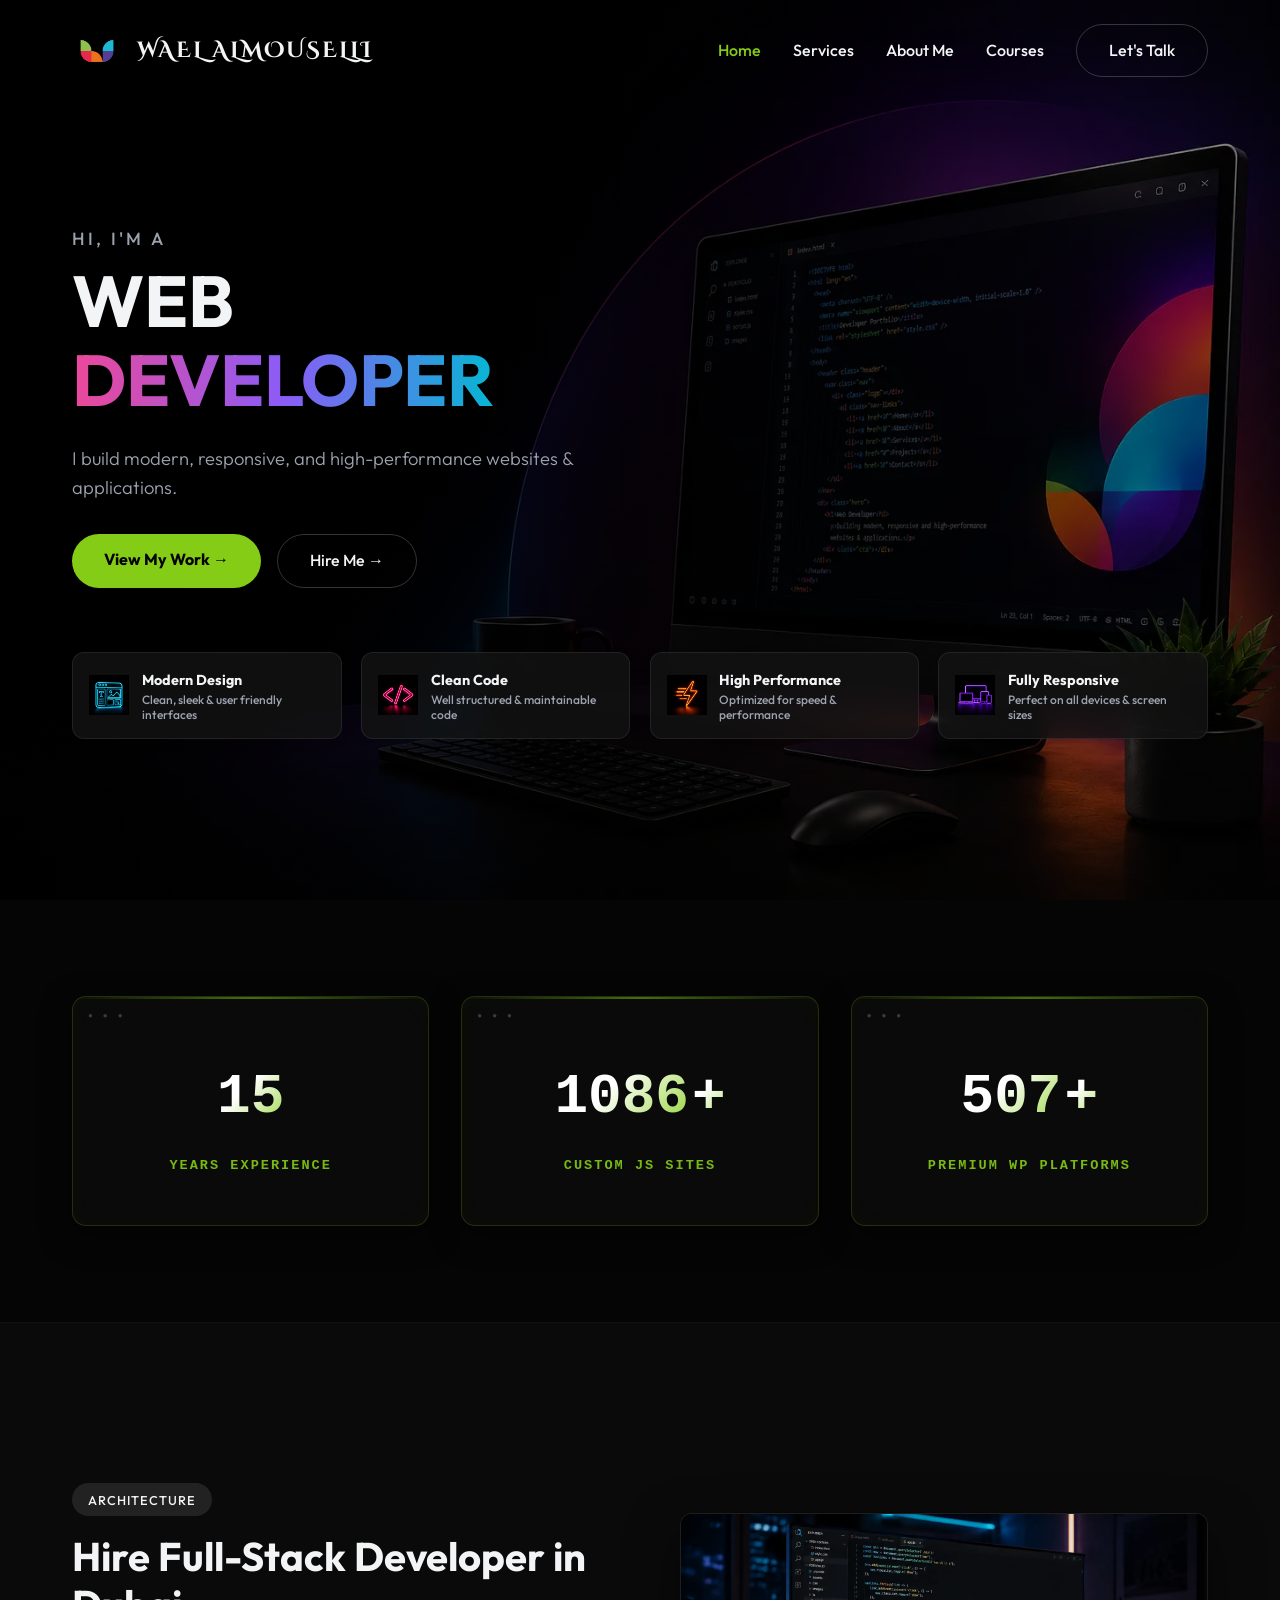
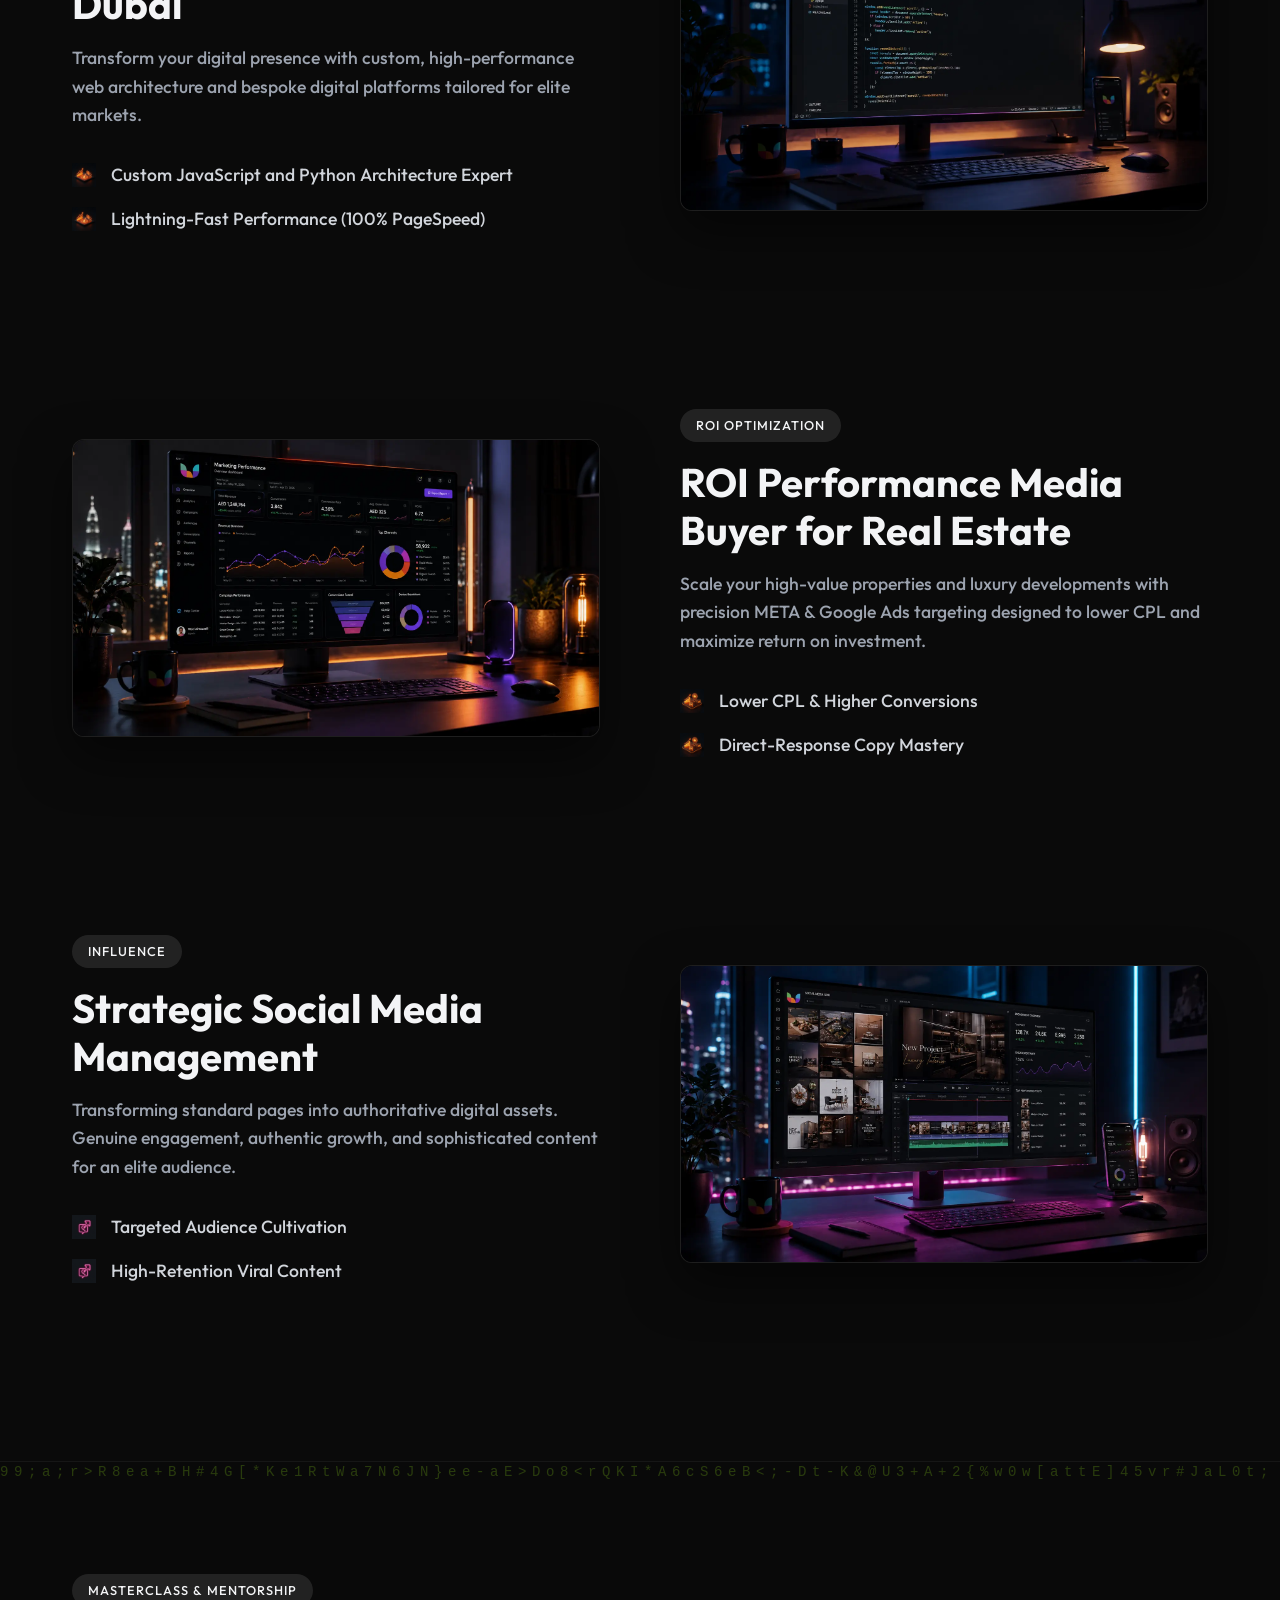
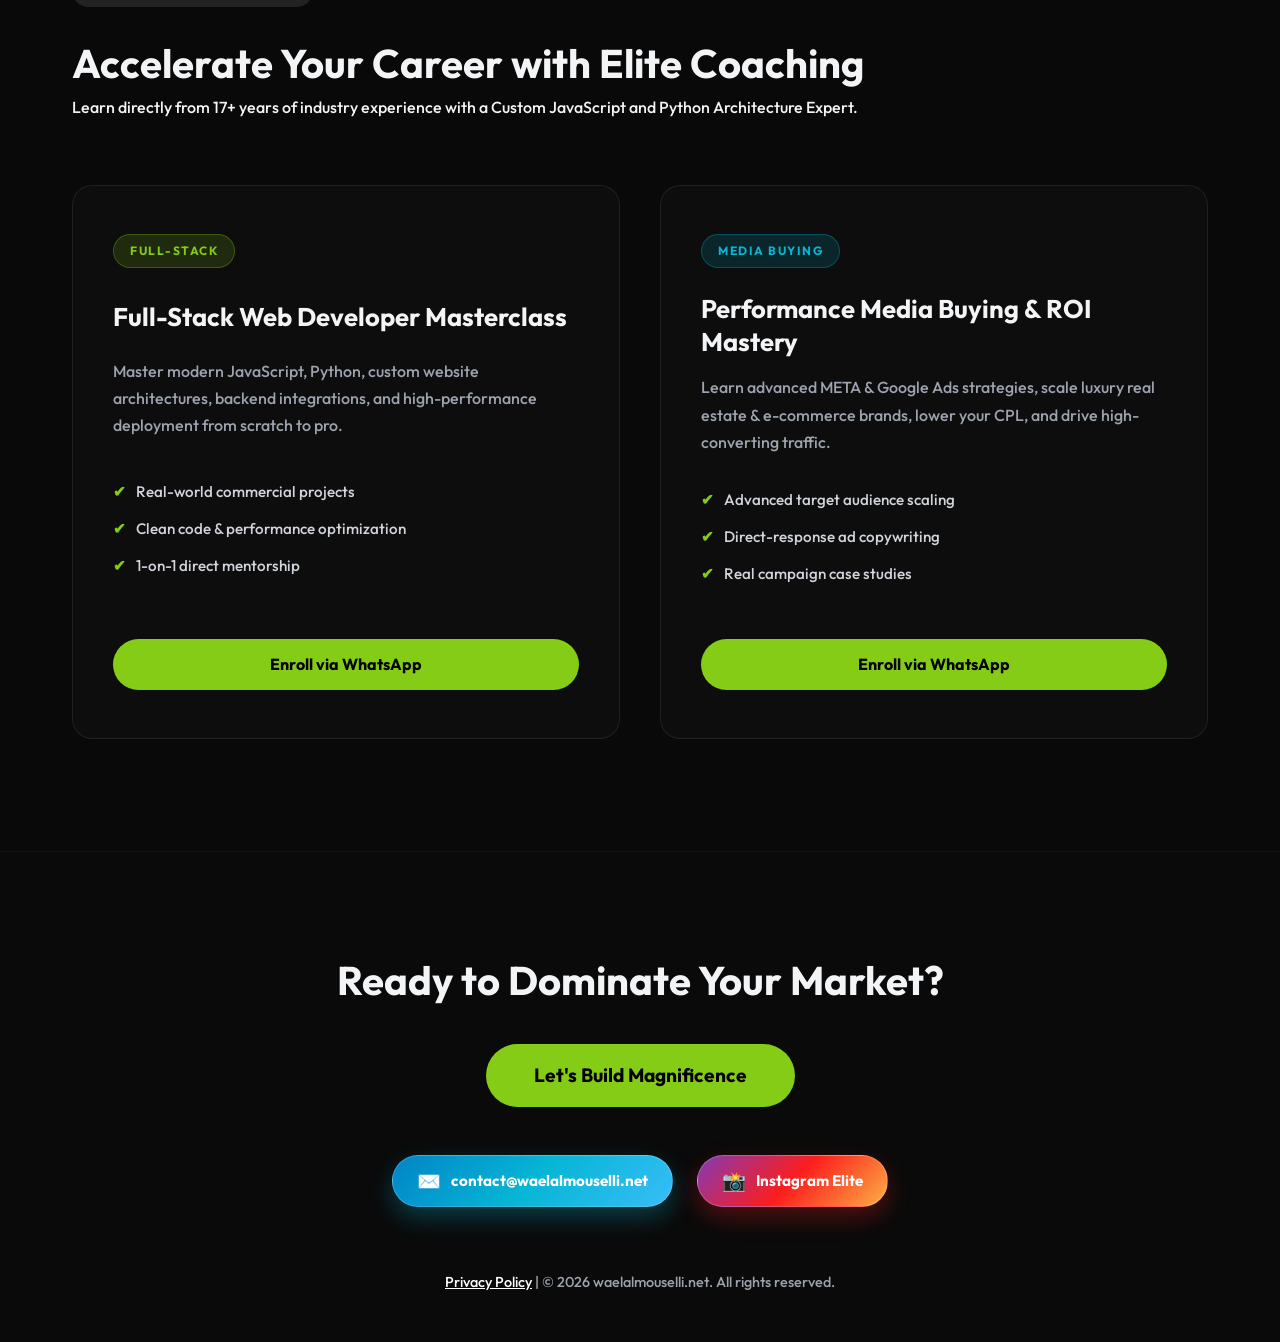
==== commit 9ae3443b: "Update index.html" ====
--- a/index.html
+++ b/index.html
@@ -4,8 +4,10 @@
 <head>
   <meta charset="UTF-8" />
   <meta name="viewport" content="width=device-width, initial-scale=1.0" />
-  <link rel="icon" type="image/x-icon" href="favicon.ico">
-  <title>Wael Almouselli | Elite Full-Stack Developer & ROI Media Buyer</title>
+  <link rel="icon" type="image/x-icon" href="favicon.ico" />
+  <title>
+    Wael Almouselli | Elite Full-Stack Developer & ROI Media Buyer
+  </title>
   <meta name="description"
     content="Hire Wael Almouselli, elite Full-Stack Web Developer and Performance Media Buyer with 17+ years of experience in Dubai, UAE & global markets. Scale your ROI today." />
   <meta name="keywords"
@@ -31,102 +33,114 @@
 
   <!-- Schema.org Markup (JSON-LD Graph for AI & GEO) -->
   <script type="application/ld+json">
-  {
-    "@context": "https://schema.org",
-    "@graph": [
       {
-        "@type": "Person",
-        "@id": "https://waelalmouselli.net/#person",
-        "name": "Wael Almouselli",
-        "jobTitle": "Full-Stack Web Developer & Performance Media Buyer",
-        "url": "https://waelalmouselli.net/",
-        "image": "https://waelalmouselli.net/img/logo.webp",
-        "telephone": "+971501517909",
-        "email": "contact@waelalmouselli.net",
-        "sameAs": [
-          "https://instagram.com/waelalmouselli/",
-          "https://linkedin.com/in/wael-mouselli/"
-        ],
-        "knowsAbout": [
-          "Full-Stack Web Development",
-          "Custom JavaScript and Python Architecture",
-          "Performance Media Buying",
-          "Real Estate Meta & Google Ads",
-          "Generative Engine Optimization (GEO)",
-          "Cloudflare & Technical SEO"
+        "@context": "https://schema.org",
+        "@graph": [
+          {
+            "@type": "Person",
+            "@id": "https://waelalmouselli.net/#person",
+            "name": "Wael Almouselli",
+            "jobTitle": "Full-Stack Web Developer & Performance Media Buyer",
+            "url": "https://waelalmouselli.net/",
+            "image": "https://waelalmouselli.net/img/logo.webp",
+            "telephone": "+971501517909",
+            "email": "contact@waelalmouselli.net",
+            "sameAs": [
+              "https://instagram.com/waelalmouselli/",
+              "https://linkedin.com/in/wael-mouselli/"
+            ],
+            "knowsAbout": [
+              "Full-Stack Web Development",
+              "Custom JavaScript and Python Architecture",
+              "Performance Media Buying",
+              "Real Estate Meta & Google Ads",
+              "Generative Engine Optimization (GEO)",
+              "Cloudflare & Technical SEO"
+            ]
+          },
+          {
+            "@type": "ProfessionalService",
+            "@id": "https://waelalmouselli.net/#service",
+            "name": "Wael Almouselli - Elite Web Architecture & Media Buying",
+            "url": "https://waelalmouselli.net/",
+            "image": "https://waelalmouselli.net/img/service-webdev.webp",
+            "telephone": "+971501517909",
+            "priceRange": "$$$",
+            "founder": {
+              "@id": "https://waelalmouselli.net/#person"
+            },
+            "address": {
+              "@type": "PostalAddress",
+              "addressLocality": "Dubai",
+              "addressRegion": "Dubai",
+              "addressCountry": "AE"
+            },
+            "geo": {
+              "@type": "GeoCoordinates",
+              "latitude": 25.2048,
+              "longitude": 55.2708
+            },
+            "areaServed": [
+              { "@type": "Country", "name": "United Arab Emirates" },
+              { "@type": "City", "name": "Dubai" },
+              { "@type": "AdministrativeArea", "name": "GCC" }
+            ],
+            "hasOfferCatalog": {
+              "@type": "OfferCatalog",
+              "name": "Services & Coaching Masterclasses",
+              "itemListElement": [
+                {
+                  "@type": "Offer",
+                  "itemOffered": {
+                    "@type": "Service",
+                    "name": "Hire Full-Stack Developer in Dubai"
+                  }
+                },
+                {
+                  "@type": "Offer",
+                  "itemOffered": {
+                    "@type": "Service",
+                    "name": "ROI Performance Media Buying for Real Estate"
+                  }
+                },
+                {
+                  "@type": "Offer",
+                  "itemOffered": {
+                    "@type": "Course",
+                    "name": "Full-Stack Web Developer Masterclass"
+                  }
+                },
+                {
+                  "@type": "Offer",
+                  "itemOffered": {
+                    "@type": "Course",
+                    "name": "Performance Media Buying & ROI Mastery"
+                  }
+                }
+              ]
+            }
+          }
         ]
-      },
-      {
-        "@type": "ProfessionalService",
-        "@id": "https://waelalmouselli.net/#service",
-        "name": "Wael Almouselli - Elite Web Architecture & Media Buying",
-        "url": "https://waelalmouselli.net/",
-        "image": "https://waelalmouselli.net/img/service-webdev.webp",
-        "telephone": "+971501517909",
-        "priceRange": "$$$",
-        "founder": {
-          "@id": "https://waelalmouselli.net/#person"
-        },
-        "address": {
-          "@type": "PostalAddress",
-          "addressLocality": "Dubai",
-          "addressRegion": "Dubai",
-          "addressCountry": "AE"
-        },
-        "geo": {
-          "@type": "GeoCoordinates",
-          "latitude": 25.2048,
-          "longitude": 55.2708
-        },
-        "areaServed": [
-          { "@type": "Country", "name": "United Arab Emirates" },
-          { "@type": "City", "name": "Dubai" },
-          { "@type": "AdministrativeArea", "name": "GCC" }
-        ],
-        "hasOfferCatalog": {
-          "@type": "OfferCatalog",
-          "name": "Services & Coaching Masterclasses",
-          "itemListElement": [
-            {
-              "@type": "Offer",
-              "itemOffered": {
-                "@type": "Service",
-                "name": "Hire Full-Stack Developer in Dubai"
-              }
-            },
-            {
-              "@type": "Offer",
-              "itemOffered": {
-                "@type": "Service",
-                "name": "ROI Performance Media Buying for Real Estate"
-              }
-            },
-            {
-              "@type": "Offer",
-              "itemOffered": {
-                "@type": "Course",
-                "name": "Full-Stack Web Developer Masterclass"
-              }
-            },
-            {
-              "@type": "Offer",
-              "itemOffered": {
-                "@type": "Course",
-                "name": "Performance Media Buying & ROI Mastery"
-              }
-            }
-          ]
-        }
       }
-    ]
-  }
-  </script>
+    </script>
 
   <!-- Preload Main Visual Image for Speed (LCP) -->
   <link rel="preload" as="image" href="img/hero-bg.webp" fetchpriority="high" />
 
-  <!-- Main Stylesheet -->
-  <link rel="stylesheet" href="style.css" />
+  <!-- Preload Critical Fonts -->
+  <link rel="preload" href="fonts/outfit-v15-latin-300.woff2" as="font" type="font/woff2" crossorigin />
+  <link rel="preload" href="fonts/outfit-v15-latin-500.woff2" as="font" type="font/woff2" crossorigin />
+  <link rel="preload" href="fonts/outfit-v15-latin-700.woff2" as="font" type="font/woff2" crossorigin />
+  <link rel="preload" href="fonts/cinzel-decorative-v19-latin-700.woff2" as="font" type="font/woff2" crossorigin />
+
+  <!-- Non-blocking CSS -->
+  <link rel="preload" href="style.css" as="style" onload="
+        this.onload = null;
+        this.rel = 'stylesheet';
+      " />
+  <noscript>
+    <link rel="stylesheet" href="style.css" />
+  </noscript>
 </head>
 
 <body>
@@ -381,8 +395,10 @@
           <span class="social-text">Instagram Elite</span>
         </a>
       </div>
-      <p><a href="privacy.html" class="privacy-link">Privacy Policy</a> | &copy; 2026 waelalmouselli.net. All rights
-        reserved.</p>
+      <p>
+        <a href="privacy.html" class="privacy-link">Privacy Policy</a> |
+        &copy; 2026 waelalmouselli.net. All rights reserved.
+      </p>
     </div>
   </footer>
 
--- a/style.css
+++ b/style.css
@@ -1,6 +1,35 @@
-/* =========================================
-   1. Core Variables & Global Resets
-   ========================================= */
+@font-face {
+    font-family: 'Outfit';
+    font-style: normal;
+    font-weight: 300;
+    font-display: swap;
+    src: url('fonts/outfit-v15-latin-300.woff2') format('woff2');
+}
+
+@font-face {
+    font-family: 'Outfit';
+    font-style: normal;
+    font-weight: 500;
+    font-display: swap;
+    src: url('fonts/outfit-v15-latin-500.woff2') format('woff2');
+}
+
+@font-face {
+    font-family: 'Outfit';
+    font-style: normal;
+    font-weight: 700;
+    font-display: swap;
+    src: url('fonts/outfit-v15-latin-700.woff2') format('woff2');
+}
+
+@font-face {
+    font-family: 'Cinzel Decorative';
+    font-style: normal;
+    font-weight: 700;
+    font-display: swap;
+    src: url('fonts/cinzel-decorative-v19-latin-700.woff2') format('woff2');
+}
+
 :root {
     --bg-dark: #0a0a0a;
     --bg-black: #000000;
@@ -67,6 +96,9 @@
     align-items: center;
     gap: 15px;
 }
+.logo-link {
+    text-decoration: none;
+}
 .logo span {
     font-family: 'Cinzel Decorative', cursive;
     font-weight: 700;
@@ -260,7 +292,7 @@
     border-color: rgba(255, 255, 255, 0.2);
 }
 .f-img { width: 40px; height: 40px; object-fit: contain; flex-shrink: 0; }
-.f-text h3 { font-size: 0.9rem; font-weight: 600; color: var(--text-main); margin-bottom: 0.1rem; }
+.f-text h2, .f-text h3 { font-size: 0.9rem; font-weight: 600; color: var(--text-main); margin-bottom: 0.1rem; }
 .f-text p { font-size: 0.75rem; color: var(--text-muted); margin: 0; line-height: 1.2; }
 
 /* =========================================
@@ -411,8 +443,10 @@
 .royal-instagram-badge { display: inline-flex; align-items: center; gap: 10px; padding: 0.6rem 1.5rem; background: linear-gradient(135deg, #833ab4, #fd1d1d, #fcb045); color: #ffffff; border-radius: 50px; text-decoration: none; font-weight: 600; font-size: 0.95rem; box-shadow: 0 10px 25px rgba(253, 29, 29, 0.3); transition: all 0.3s cubic-bezier(0.165, 0.84, 0.44, 1); border: 1px solid rgba(255, 255, 255, 0.2); }
 .royal-instagram-badge:hover { transform: translateY(-4px) scale(1.03); box-shadow: 0 15px 35px rgba(253, 29, 29, 0.5); }
 .social-icon { font-size: 1.2rem; }
-.privacy-link { color: #a0a0a0; text-decoration: none; font-size: 0.9rem; }
-.privacy-link:hover { color: #ffffff; }
+
+/* تم تعديل التباين والتسطير للوصولية المرتفعة */
+.privacy-link { color: #ffffff; text-decoration: underline; font-size: 0.9rem; font-weight: 500; }
+.privacy-link:hover { color: var(--brand-green); }
 
 /* =========================================
    10. Animations
--- a/style.css
+++ b/style.css
@@ -1,6 +1,35 @@
-/* =========================================
-   1. Core Variables & Global Resets
-   ========================================= */
+@font-face {
+    font-family: 'Outfit';
+    font-style: normal;
+    font-weight: 300;
+    font-display: swap;
+    src: url('fonts/outfit-v15-latin-300.woff2') format('woff2');
+}
+
+@font-face {
+    font-family: 'Outfit';
+    font-style: normal;
+    font-weight: 500;
+    font-display: swap;
+    src: url('fonts/outfit-v15-latin-500.woff2') format('woff2');
+}
+
+@font-face {
+    font-family: 'Outfit';
+    font-style: normal;
+    font-weight: 700;
+    font-display: swap;
+    src: url('fonts/outfit-v15-latin-700.woff2') format('woff2');
+}
+
+@font-face {
+    font-family: 'Cinzel Decorative';
+    font-style: normal;
+    font-weight: 700;
+    font-display: swap;
+    src: url('fonts/cinzel-decorative-v19-latin-700.woff2') format('woff2');
+}
+
 :root {
     --bg-dark: #0a0a0a;
     --bg-black: #000000;
@@ -67,6 +96,9 @@
     align-items: center;
     gap: 15px;
 }
+.logo-link {
+    text-decoration: none;
+}
 .logo span {
     font-family: 'Cinzel Decorative', cursive;
     font-weight: 700;
@@ -260,7 +292,7 @@
     border-color: rgba(255, 255, 255, 0.2);
 }
 .f-img { width: 40px; height: 40px; object-fit: contain; flex-shrink: 0; }
-.f-text h3 { font-size: 0.9rem; font-weight: 600; color: var(--text-main); margin-bottom: 0.1rem; }
+.f-text h2, .f-text h3 { font-size: 0.9rem; font-weight: 600; color: var(--text-main); margin-bottom: 0.1rem; }
 .f-text p { font-size: 0.75rem; color: var(--text-muted); margin: 0; line-height: 1.2; }
 
 /* =========================================
@@ -411,8 +443,10 @@
 .royal-instagram-badge { display: inline-flex; align-items: center; gap: 10px; padding: 0.6rem 1.5rem; background: linear-gradient(135deg, #833ab4, #fd1d1d, #fcb045); color: #ffffff; border-radius: 50px; text-decoration: none; font-weight: 600; font-size: 0.95rem; box-shadow: 0 10px 25px rgba(253, 29, 29, 0.3); transition: all 0.3s cubic-bezier(0.165, 0.84, 0.44, 1); border: 1px solid rgba(255, 255, 255, 0.2); }
 .royal-instagram-badge:hover { transform: translateY(-4px) scale(1.03); box-shadow: 0 15px 35px rgba(253, 29, 29, 0.5); }
 .social-icon { font-size: 1.2rem; }
-.privacy-link { color: #a0a0a0; text-decoration: none; font-size: 0.9rem; }
-.privacy-link:hover { color: #ffffff; }
+
+/* تم تعديل التباين والتسطير للوصولية المرتفعة */
+.privacy-link { color: #ffffff; text-decoration: underline; font-size: 0.9rem; font-weight: 500; }
+.privacy-link:hover { color: var(--brand-green); }
 
 /* =========================================
    10. Animations
